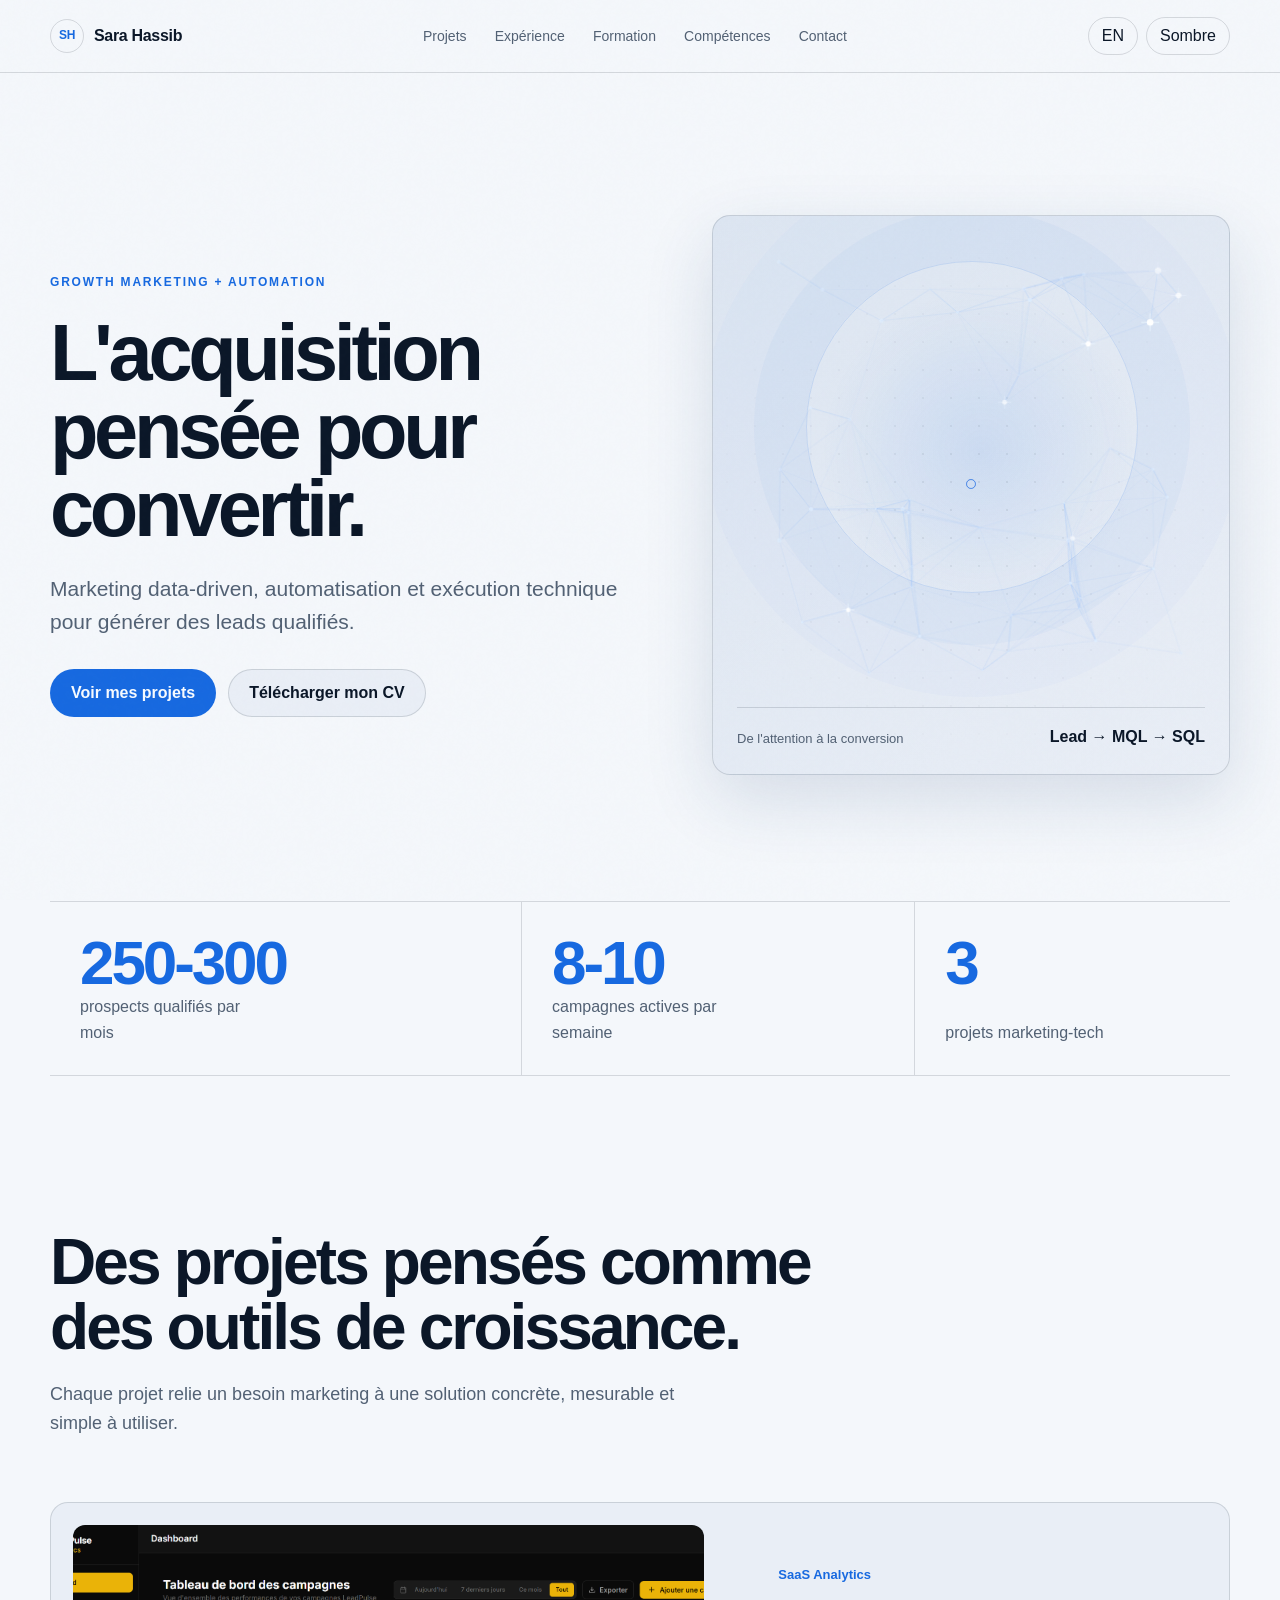
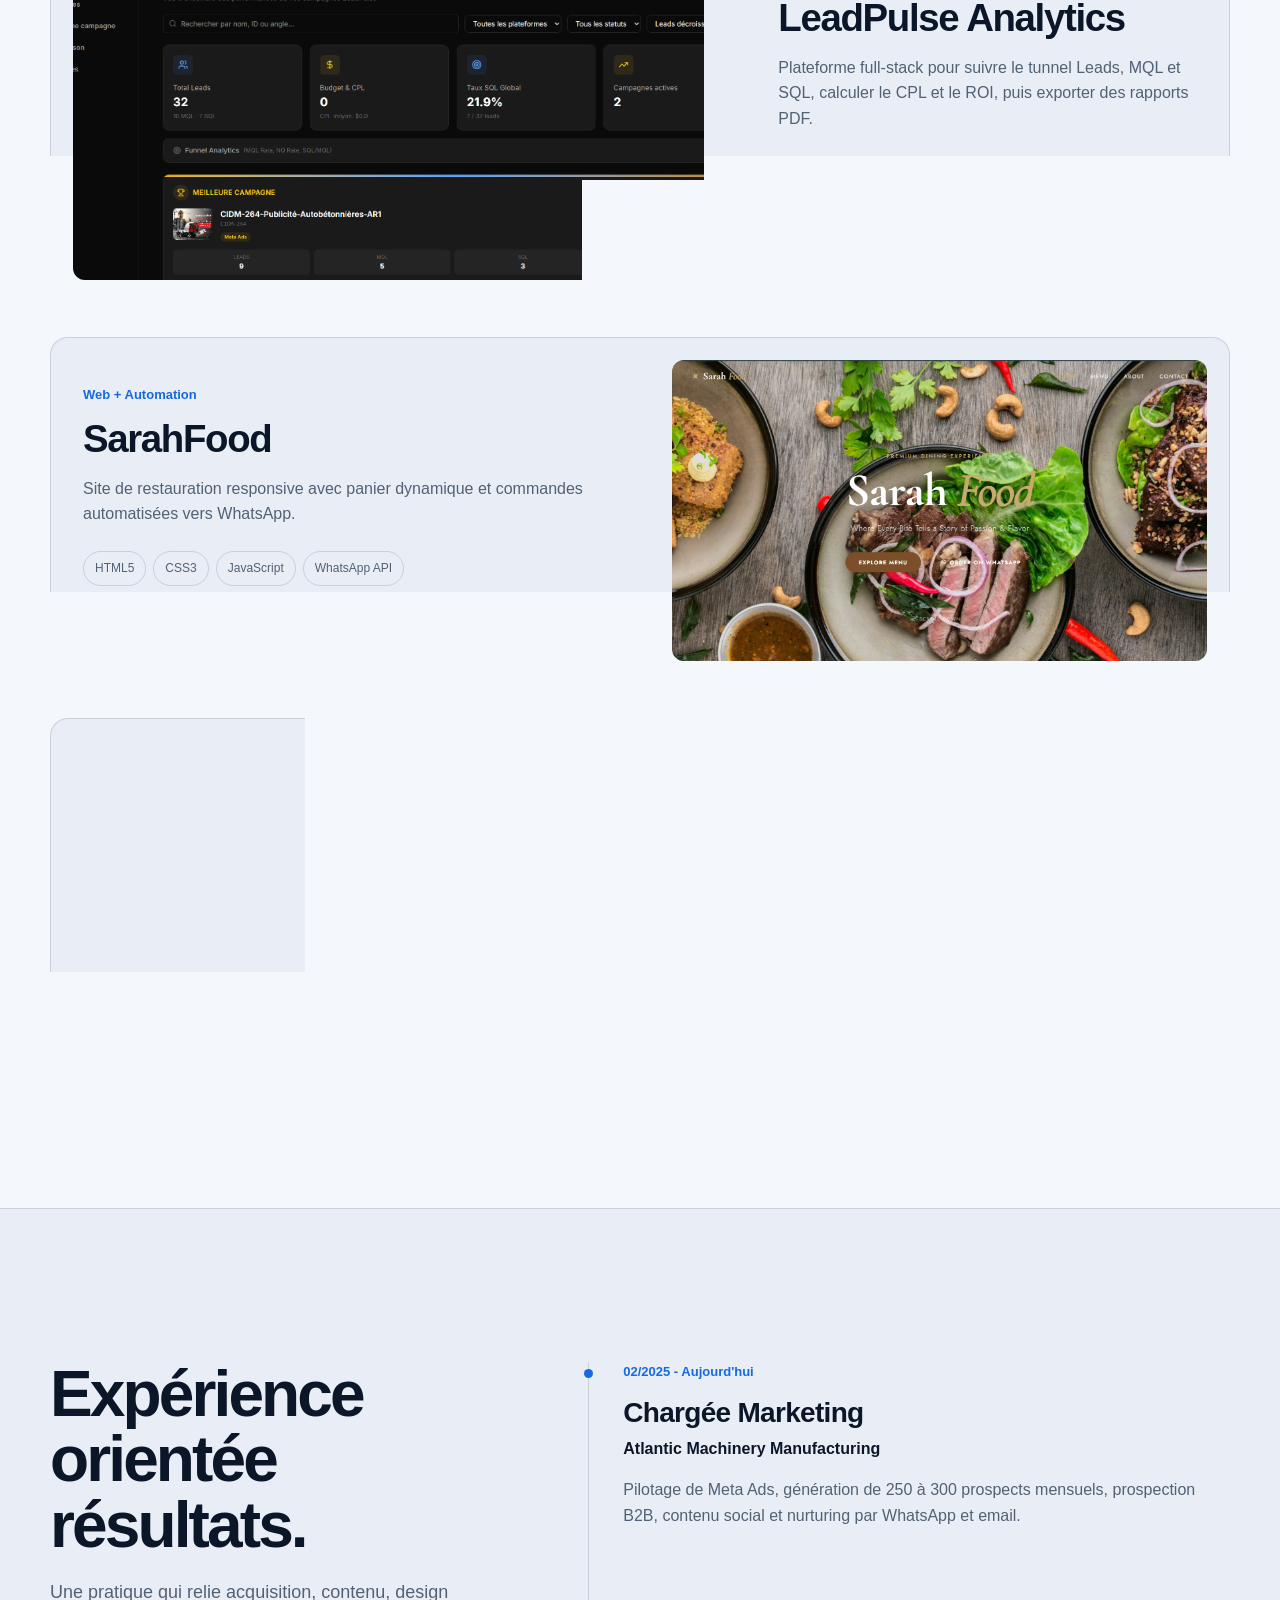
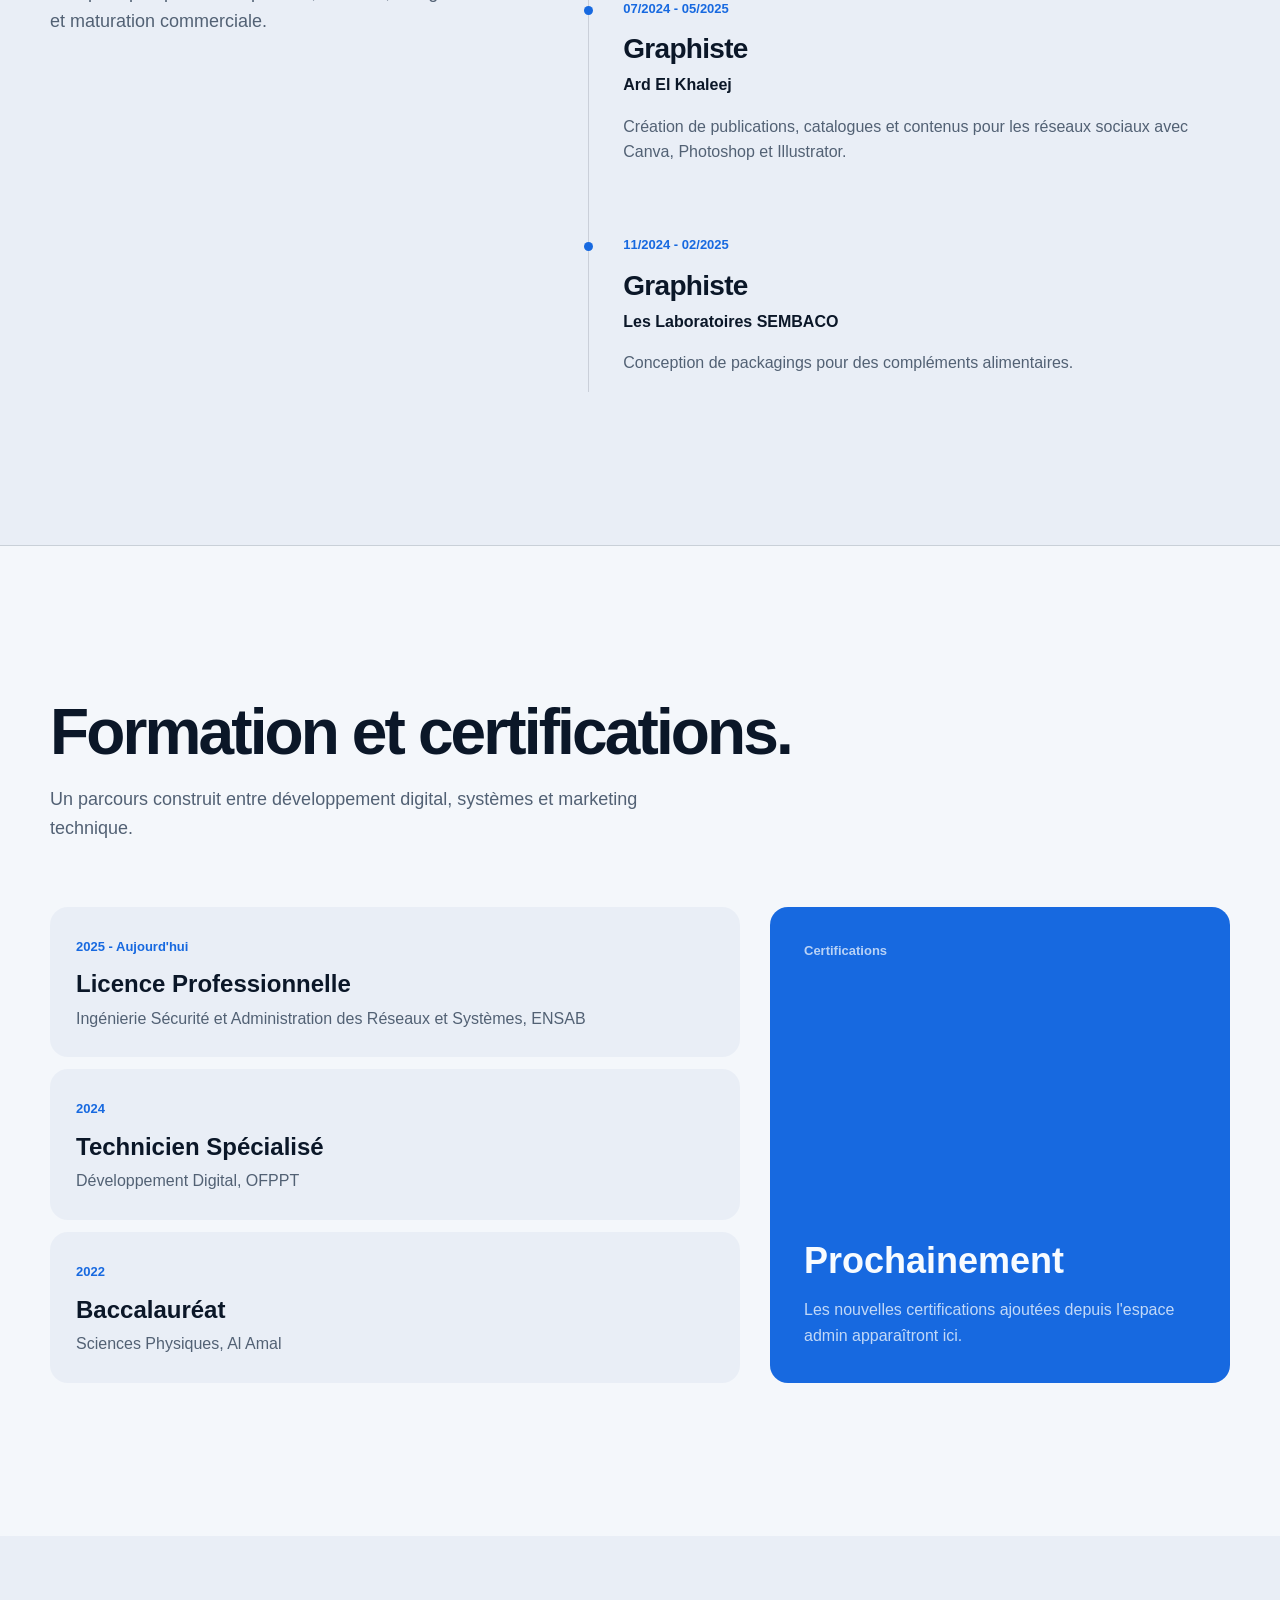
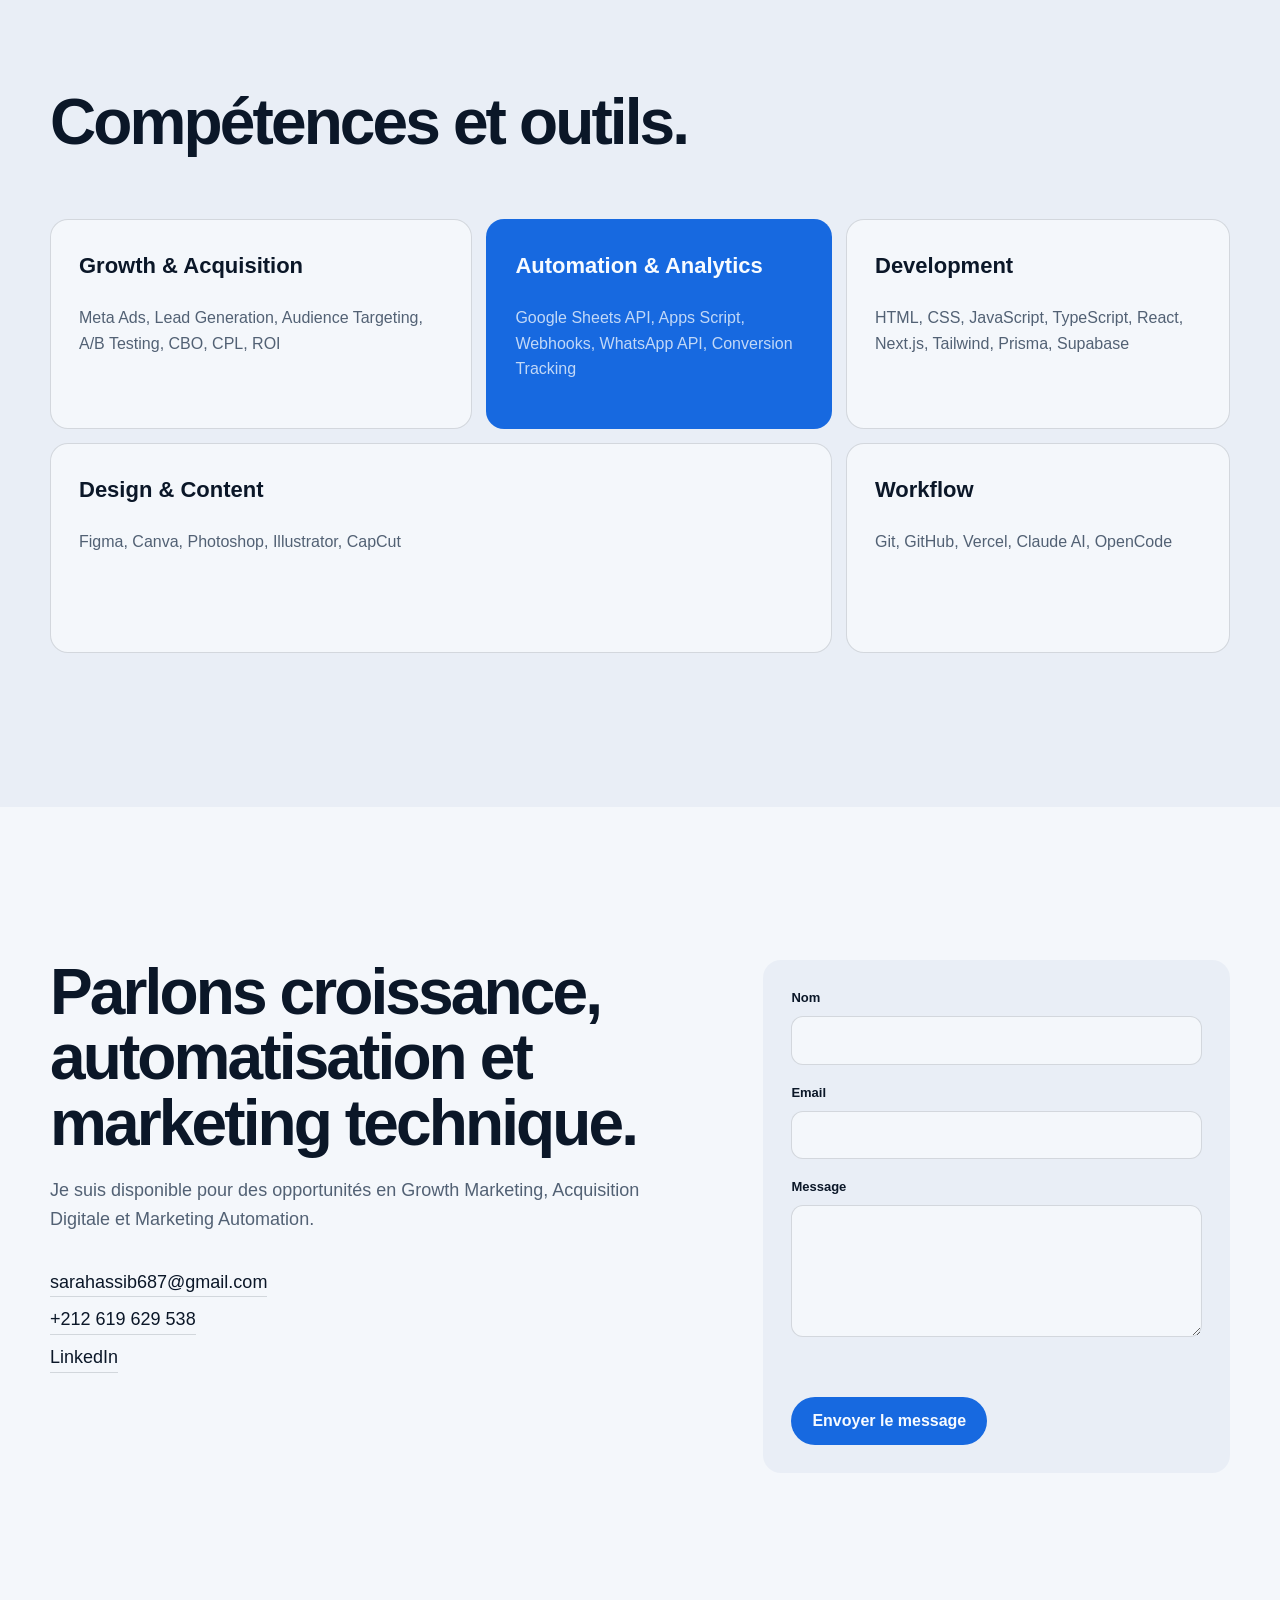
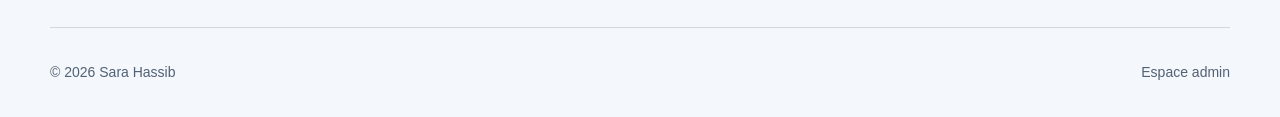
==== index.html @ 725d0d32 "Build bilingual growth marketing portfolio" ====
<!doctype html>
<html lang="fr" data-theme="dark">
  <head>
    <meta charset="UTF-8" />
    <meta name="viewport" content="width=device-width, initial-scale=1.0" />
    <meta name="description" content="Sara Hassib, spécialiste Growth Marketing, Marketing Automation et acquisition digitale." />
    <meta name="theme-color" content="#07111f" />
    <title>Sara Hassib | Growth Marketing & Automation</title>
    <link rel="stylesheet" href="styles.css" />
    <script src="app.js" defer></script>
  </head>
  <body>
    <a class="skip-link" href="#main" data-i18n="skip">Aller au contenu</a>

    <header class="site-header">
      <nav class="nav shell" aria-label="Navigation principale">
        <a class="brand" href="#home" aria-label="Sara Hassib, accueil">
          <span class="brand-mark">SH</span>
          <span>Sara Hassib</span>
        </a>
        <button class="menu-toggle" type="button" aria-expanded="false" aria-controls="nav-links">Menu</button>
        <div class="nav-links" id="nav-links">
          <a href="#projects" data-i18n="navProjects">Projets</a>
          <a href="#experience" data-i18n="navExperience">Expérience</a>
          <a href="#education" data-i18n="navEducation">Formation</a>
          <a href="#skills" data-i18n="navSkills">Compétences</a>
          <a href="#contact" data-i18n="navContact">Contact</a>
        </div>
        <div class="nav-actions">
          <button class="control language-toggle" type="button" aria-label="Changer la langue">EN</button>
          <button class="control theme-toggle" type="button" aria-label="Changer le thème"><span class="theme-label">Clair</span></button>
        </div>
      </nav>
    </header>

    <main id="main">
      <section class="hero shell" id="home">
        <div class="hero-copy reveal">
          <p class="eyebrow" data-i18n="heroEyebrow">Growth Marketing + Automation</p>
          <h1 data-i18n="heroTitle">L'acquisition pensée pour convertir.</h1>
          <p class="hero-intro" data-i18n="heroIntro">Marketing data-driven, automatisation et exécution technique pour générer des leads qualifiés.</p>
          <div class="hero-actions">
            <a class="button button-primary" href="#projects" data-i18n="viewProjects">Voir mes projets</a>
            <a class="button button-secondary" href="sarahassib.pdf" download data-i18n="downloadCv">Télécharger mon CV</a>
          </div>
        </div>

        <div class="hero-visual reveal" aria-label="Constellation animée représentant des connexions et des flux automatisés" role="img">
          <canvas class="constellation-canvas" aria-hidden="true"></canvas>
          <div class="constellation-core" aria-hidden="true">
            <span></span><span></span><span></span>
          </div>
          <div class="visual-note">
            <span data-i18n="visualNote">De l'attention à la conversion</span>
            <strong>Lead → MQL → SQL</strong>
          </div>
        </div>
      </section>

      <section class="metrics shell" aria-label="Résultats clés">
        <article class="metric reveal"><strong data-count-min="250" data-count-max="300">250-300</strong><span data-i18n="metricLeads">prospects qualifiés par mois</span></article>
        <article class="metric reveal"><strong data-count-min="8" data-count-max="10">8-10</strong><span data-i18n="metricCampaigns">campagnes actives par semaine</span></article>
        <article class="metric reveal"><strong data-count-max="3">3</strong><span data-i18n="metricProjects">projets marketing-tech</span></article>
      </section>

      <section class="section shell" id="projects">
        <div class="section-heading reveal">
          <h2 data-i18n="projectsTitle">Des projets pensés comme des outils de croissance.</h2>
          <p data-i18n="projectsIntro">Chaque projet relie un besoin marketing à une solution concrète, mesurable et simple à utiliser.</p>
        </div>

        <div class="projects-list" id="projects-list">
          <article class="project project-featured reveal" data-project="project1">
            <div class="project-media">
              <img src="assets/projects/projet1.png" alt="Aperçu de LeadPulse Analytics" onerror="this.hidden=true; this.nextElementSibling.hidden=false" />
              <div class="media-placeholder" hidden><span>projet1.png</span><small data-i18n="placeholder">Ajoutez votre capture dans assets/projects</small></div>
            </div>
            <div class="project-copy">
              <p class="project-type">SaaS Analytics</p>
              <h3>LeadPulse Analytics</h3>
              <p data-i18n="project1Desc">Plateforme full-stack pour suivre le tunnel Leads, MQL et SQL, calculer le CPL et le ROI, puis exporter des rapports PDF.</p>
              <ul class="tag-list" aria-label="Technologies"><li>Next.js</li><li>TypeScript</li><li>Prisma</li><li>Supabase</li></ul>
              <a class="text-link" href="https://amm-concrete-batching-landing.vercel.app/dashboard" target="_blank" rel="noreferrer" data-i18n="openProject">Ouvrir le projet</a>
            </div>
          </article>

          <article class="project reveal" data-project="project2">
            <div class="project-copy">
              <p class="project-type">Web + Automation</p>
              <h3>SarahFood</h3>
              <p data-i18n="project2Desc">Site de restauration responsive avec panier dynamique et commandes automatisées vers WhatsApp.</p>
              <ul class="tag-list" aria-label="Technologies"><li>HTML5</li><li>CSS3</li><li>JavaScript</li><li>WhatsApp API</li></ul>
              <a class="text-link" href="https://sarahassib.github.io/SarahFood/" target="_blank" rel="noreferrer" data-i18n="openProject">Ouvrir le projet</a>
            </div>
            <div class="project-media">
              <img src="assets/projects/projet2.png" alt="Aperçu du site SarahFood" onerror="this.hidden=true; this.nextElementSibling.hidden=false" />
              <div class="media-placeholder" hidden><span>projet2.png</span><small data-i18n="placeholder">Ajoutez votre capture dans assets/projects</small></div>
            </div>
          </article>

          <article class="project project-compact reveal" data-project="project3">
            <div class="project-media">
              <img src="assets/projects/projet3.png" alt="Aperçu de la landing page de génération de leads" onerror="this.hidden=true; this.nextElementSibling.hidden=false" />
              <div class="media-placeholder" hidden><span>projet3.png</span><small data-i18n="placeholder">Ajoutez votre capture dans assets/projects</small></div>
            </div>
            <div class="project-copy">
              <p class="project-type">Lead Generation</p>
              <h3>Landing Page Acquisition</h3>
              <p data-i18n="project3Desc">Landing page à haute conversion avec validation des données et centralisation automatique des leads dans Google Sheets.</p>
              <ul class="tag-list" aria-label="Technologies"><li>JavaScript</li><li>Apps Script</li><li>Webhooks</li><li>Sheets API</li></ul>
              <div class="project-links">
                <a class="text-link" href="https://sarahassib.github.io/LeadsGeneration/" target="_blank" rel="noreferrer" data-i18n="openProject">Ouvrir le projet</a>
                <a class="text-link muted-link" href="https://docs.google.com/spreadsheets/d/1tE_KW6lC2EsuKJEOR2N5tfgs-bPGVl24IilDLNuSsjo/edit?usp=sharing" target="_blank" rel="noreferrer">Google Sheets</a>
              </div>
            </div>
          </article>
        </div>
      </section>

      <section class="section experience-section" id="experience">
        <div class="shell experience-grid">
          <div class="experience-intro reveal">
            <h2 data-i18n="experienceTitle">Expérience orientée résultats.</h2>
            <p data-i18n="experienceIntro">Une pratique qui relie acquisition, contenu, design et maturation commerciale.</p>
          </div>
          <div class="timeline" id="experience-list">
            <article class="timeline-item reveal">
              <div class="timeline-date">02/2025 - <span data-i18n="present">Aujourd'hui</span></div>
              <h3>Chargée Marketing</h3>
              <p class="company">Atlantic Machinery Manufacturing</p>
              <p data-i18n="exp1Desc">Pilotage de Meta Ads, génération de 250 à 300 prospects mensuels, prospection B2B, contenu social et nurturing par WhatsApp et email.</p>
            </article>
            <article class="timeline-item reveal">
              <div class="timeline-date">07/2024 - 05/2025</div>
              <h3>Graphiste</h3>
              <p class="company">Ard El Khaleej</p>
              <p data-i18n="exp2Desc">Création de publications, catalogues et contenus pour les réseaux sociaux avec Canva, Photoshop et Illustrator.</p>
            </article>
            <article class="timeline-item reveal">
              <div class="timeline-date">11/2024 - 02/2025</div>
              <h3>Graphiste</h3>
              <p class="company">Les Laboratoires SEMBACO</p>
              <p data-i18n="exp3Desc">Conception de packagings pour des compléments alimentaires.</p>
            </article>
          </div>
        </div>
      </section>

      <section class="section shell education-layout" id="education">
        <div class="section-heading reveal">
          <h2 data-i18n="educationTitle">Formation et certifications.</h2>
          <p data-i18n="educationIntro">Un parcours construit entre développement digital, systèmes et marketing technique.</p>
        </div>
        <div class="education-grid">
          <div class="education-list reveal" id="education-list">
            <article><time>2025 - <span data-i18n="present">Aujourd'hui</span></time><h3>Licence Professionnelle</h3><p data-i18n="degree1">Ingénierie Sécurité et Administration des Réseaux et Systèmes, ENSAB</p></article>
            <article><time>2024</time><h3 data-i18n="degree2Title">Technicien Spécialisé</h3><p data-i18n="degree2">Développement Digital, OFPPT</p></article>
            <article><time>2022</time><h3>Baccalauréat</h3><p data-i18n="degree3">Sciences Physiques, Al Amal</p></article>
          </div>
          <div class="certifications-panel reveal" id="certifications-list">
            <span class="panel-index">Certifications</span>
            <h3 data-i18n="certEmptyTitle">Prochainement</h3>
            <p data-i18n="certEmptyText">Les nouvelles certifications ajoutées depuis l'espace admin apparaîtront ici.</p>
          </div>
        </div>
      </section>

      <section class="section skills-section" id="skills">
        <div class="shell">
          <div class="section-heading reveal">
            <h2 data-i18n="skillsTitle">Compétences et outils.</h2>
          </div>
          <div class="skills-grid" id="skills-grid">
            <article class="skill-group reveal"><h3>Growth & Acquisition</h3><p>Meta Ads, Lead Generation, Audience Targeting, A/B Testing, CBO, CPL, ROI</p></article>
            <article class="skill-group skill-accent reveal"><h3>Automation & Analytics</h3><p>Google Sheets API, Apps Script, Webhooks, WhatsApp API, Conversion Tracking</p></article>
            <article class="skill-group reveal"><h3>Development</h3><p>HTML, CSS, JavaScript, TypeScript, React, Next.js, Tailwind, Prisma, Supabase</p></article>
            <article class="skill-group reveal"><h3>Design & Content</h3><p>Figma, Canva, Photoshop, Illustrator, CapCut</p></article>
            <article class="skill-group reveal"><h3>Workflow</h3><p>Git, GitHub, Vercel, Claude AI, OpenCode</p></article>
          </div>
        </div>
      </section>

      <section class="section contact-section shell" id="contact">
        <div class="contact-copy reveal">
          <h2 data-i18n="contactTitle">Parlons croissance, automatisation et marketing technique.</h2>
          <p data-i18n="contactIntro">Je suis disponible pour des opportunités en Growth Marketing, Acquisition Digitale et Marketing Automation.</p>
          <div class="contact-details">
            <a href="mailto:sarahassib687@gmail.com">sarahassib687@gmail.com</a>
            <a href="tel:+212619629538">+212 619 629 538</a>
            <a href="https://linkedin.com/in/sara-hassib" target="_blank" rel="noreferrer">LinkedIn</a>
          </div>
        </div>
        <form class="contact-form reveal" id="contact-form" novalidate>
          <label><span data-i18n="formName">Nom</span><input name="name" autocomplete="name" required /></label>
          <label><span>Email</span><input type="email" name="email" autocomplete="email" required /></label>
          <label><span data-i18n="formMessage">Message</span><textarea name="message" rows="5" required></textarea></label>
          <p class="form-status" role="status" aria-live="polite"></p>
          <button class="button button-primary" type="submit" data-i18n="sendMessage">Envoyer le message</button>
        </form>
      </section>
    </main>

    <footer class="footer shell">
      <p>© <span id="year"></span> Sara Hassib</p>
      <a href="admin.html" data-i18n="adminLink">Espace admin</a>
    </footer>
  </body>
</html>
---- styles.css ----
:root {
  color-scheme: light;
  --bg: #f4f7fb;
  --surface: #e9eef6;
  --surface-strong: #dce5f1;
  --text: #0b1728;
  --muted: #526174;
  --line: rgba(11, 23, 40, 0.14);
  --accent: #1769e0;
  --accent-strong: #0d52bc;
  --accent-contrast: #f7fbff;
  --header: rgba(244, 247, 251, 0.82);
  --shadow: 0 24px 70px rgba(25, 64, 113, 0.14);
  --radius: 18px;
  --shell: min(1180px, calc(100% - 40px));
}

html[data-theme="dark"] {
  color-scheme: dark;
  --bg: #07111f;
  --surface: #0c1b2d;
  --surface-strong: #11243a;
  --text: #eef5ff;
  --muted: #9aaec6;
  --line: rgba(202, 221, 245, 0.14);
  --accent: #4d97ff;
  --accent-strong: #77afff;
  --accent-contrast: #06101e;
  --header: rgba(7, 17, 31, 0.82);
  --shadow: 0 28px 90px rgba(0, 0, 0, 0.32);
}

* { box-sizing: border-box; }
[hidden] { display: none !important; }
html { scroll-behavior: smooth; }
body {
  margin: 0;
  background: var(--bg);
  color: var(--text);
  font-family: "Segoe UI Variable", "Aptos", "Segoe UI", sans-serif;
  line-height: 1.6;
  -webkit-font-smoothing: antialiased;
}
body::before {
  content: "";
  position: fixed;
  inset: 0;
  pointer-events: none;
  z-index: 20;
  opacity: 0.035;
  background-image: url("data:image/svg+xml,%3Csvg viewBox='0 0 180 180' xmlns='http://www.w3.org/2000/svg'%3E%3Cfilter id='n'%3E%3CfeTurbulence type='fractalNoise' baseFrequency='.9' numOctaves='2' stitchTiles='stitch'/%3E%3C/filter%3E%3Crect width='100%25' height='100%25' filter='url(%23n)' opacity='.4'/%3E%3C/svg%3E");
}
a { color: inherit; text-decoration: none; }
button, input, textarea { font: inherit; }
button, a { -webkit-tap-highlight-color: transparent; }
.shell { width: var(--shell); margin-inline: auto; }
.skip-link { position: fixed; left: 16px; top: -60px; z-index: 100; padding: 10px 14px; background: var(--accent); color: var(--accent-contrast); border-radius: 10px; }
.skip-link:focus { top: 16px; }

.site-header { position: sticky; top: 0; z-index: 15; background: var(--header); backdrop-filter: blur(18px); border-bottom: 1px solid var(--line); }
.nav { min-height: 72px; display: grid; grid-template-columns: auto 1fr auto; align-items: center; gap: 24px; }
.brand { display: inline-flex; align-items: center; gap: 10px; font-weight: 700; letter-spacing: -0.02em; }
.brand-mark { width: 34px; aspect-ratio: 1; display: grid; place-items: center; border: 1px solid var(--line); border-radius: 50%; color: var(--accent); font-size: 12px; }
.nav-links { justify-self: center; display: flex; align-items: center; gap: clamp(16px, 2.2vw, 30px); font-size: 14px; color: var(--muted); }
.nav-links a, .footer a, .text-link { transition: color .25s ease; }
.nav-links a:hover, .nav-links a:focus-visible, .footer a:hover { color: var(--accent); }
.nav-actions { display: flex; gap: 8px; }
.control, .menu-toggle { min-height: 38px; padding: 0 13px; border: 1px solid var(--line); border-radius: 999px; background: transparent; color: var(--text); cursor: pointer; }
.control:hover { border-color: var(--accent); }
.menu-toggle { display: none; }

.hero { min-height: calc(100dvh - 72px); display: grid; grid-template-columns: 1.05fr .95fr; align-items: center; gap: clamp(42px, 7vw, 100px); padding-block: 72px 56px; }
.eyebrow { margin: 0 0 22px; color: var(--accent); font-size: 12px; font-weight: 700; letter-spacing: .15em; text-transform: uppercase; }
h1, h2, h3, p { margin-top: 0; }
h1 { max-width: 760px; margin-bottom: 24px; font-size: clamp(44px, 6.2vw, 82px); line-height: .98; letter-spacing: -.055em; font-weight: 720; }
.hero-intro { max-width: 590px; margin-bottom: 30px; font-size: clamp(17px, 2vw, 21px); color: var(--muted); }
.hero-actions { display: flex; flex-wrap: wrap; gap: 12px; }
.button { min-height: 48px; display: inline-flex; align-items: center; justify-content: center; padding: 0 20px; border: 1px solid transparent; border-radius: 999px; font-weight: 700; white-space: nowrap; cursor: pointer; transition: transform .2s ease, background .2s ease, border-color .2s ease; }
.button:active { transform: translateY(1px) scale(.985); }
.button-primary { background: var(--accent); color: var(--accent-contrast); }
.button-primary:hover { background: var(--accent-strong); }
.button-secondary { border-color: var(--line); background: var(--surface); }
.button-secondary:hover { border-color: var(--accent); }
.hero-visual { position: relative; min-height: 560px; border: 1px solid var(--line); border-radius: var(--radius); overflow: hidden; background: radial-gradient(circle at 52% 42%, color-mix(in srgb, var(--accent) 11%, transparent), transparent 38%), linear-gradient(145deg, var(--surface-strong), var(--surface)); box-shadow: var(--shadow); isolation: isolate; }
.hero-visual::before { content: ""; position: absolute; width: 64%; aspect-ratio: 1; left: 18%; top: 8%; z-index: 0; border: 1px solid color-mix(in srgb, var(--accent) 14%, transparent); border-radius: 50%; box-shadow: 0 0 0 52px color-mix(in srgb, var(--accent) 3%, transparent), 0 0 0 104px color-mix(in srgb, var(--accent) 2%, transparent); animation: constellation-breathe 7s ease-in-out infinite; }
.hero-visual::after { content: ""; position: absolute; inset: 0; z-index: 0; opacity: .18; background-image: radial-gradient(circle, color-mix(in srgb, var(--text) 42%, transparent) .8px, transparent 1px); background-size: 28px 28px; mask-image: radial-gradient(circle at center, black, transparent 78%); }
.constellation-canvas { position: absolute; inset: 0; z-index: 2; width: 100%; height: 100%; }
.constellation-core { position: absolute; left: 50%; top: 48%; z-index: 1; width: 10px; height: 10px; transform: translate(-50%, -50%); }
.constellation-core span { position: absolute; inset: 0; border: 1px solid color-mix(in srgb, var(--accent) 30%, transparent); border-radius: 50%; animation: constellation-ring 5s ease-out infinite; }
.constellation-core span:nth-child(2) { animation-delay: -1.65s; }
.constellation-core span:nth-child(3) { animation-delay: -3.3s; }
.visual-note { position: absolute; left: 24px; right: 24px; bottom: 24px; display: flex; align-items: end; justify-content: space-between; gap: 16px; padding-top: 16px; border-top: 1px solid var(--line); color: var(--muted); font-size: 13px; }
.visual-note strong { color: var(--text); font-size: 16px; }

.metrics { display: grid; grid-template-columns: 1.2fr 1fr .8fr; border-top: 1px solid var(--line); border-bottom: 1px solid var(--line); }
.metric { min-height: 170px; padding: 30px; display: flex; flex-direction: column; justify-content: space-between; border-right: 1px solid var(--line); }
.metric:last-child { border-right: 0; }
.metric strong { font-size: clamp(38px, 5vw, 62px); line-height: 1; letter-spacing: -.05em; color: var(--accent); }
.metric span { max-width: 190px; color: var(--muted); }

.section { padding-block: clamp(90px, 12vw, 160px); }
.section-heading { max-width: 800px; margin-bottom: 64px; }
.section-heading h2, .experience-intro h2, .contact-copy h2 { margin-bottom: 20px; font-size: clamp(36px, 5vw, 66px); line-height: 1.02; letter-spacing: -.045em; }
.section-heading p, .experience-intro p, .contact-copy > p { max-width: 640px; color: var(--muted); font-size: 18px; }
.projects-list { display: grid; gap: 34px; }
.project { display: grid; grid-template-columns: 1fr 1fr; gap: clamp(24px, 5vw, 68px); align-items: center; padding: 22px; border: 1px solid var(--line); border-radius: var(--radius); background: var(--surface); transition: transform .55s cubic-bezier(.16,1,.3,1), border-color .35s ease, box-shadow .55s ease; }
.project:hover { transform: translateY(-8px); border-color: color-mix(in srgb, var(--accent) 45%, var(--line)); box-shadow: 0 34px 80px color-mix(in srgb, var(--accent) 12%, transparent); }
.project-featured { grid-template-columns: 1.18fr .82fr; }
.project-compact { grid-template-columns: .8fr 1.2fr; }
.project-media { width: 100%; aspect-ratio: 16 / 9; min-height: 0; overflow: hidden; border-radius: calc(var(--radius) - 6px); background: var(--surface-strong); transform: translateZ(0); }
.project-media img { display: block; width: 100%; height: 100%; min-height: 0; object-fit: cover; object-position: center top; transition: transform .8s cubic-bezier(.16,1,.3,1); }
.project:hover .project-media img { transform: scale(1.035); }
.media-placeholder { width: 100%; height: 100%; min-height: 0; display: grid; place-content: center; gap: 8px; text-align: center; padding: 24px; background: linear-gradient(135deg, color-mix(in srgb, var(--accent) 12%, var(--surface-strong)), var(--surface-strong)); }
.media-placeholder span { color: var(--accent); font: 700 16px ui-monospace, monospace; }
.media-placeholder small { color: var(--muted); }
.project-copy { padding: 20px 10px; }
.project-type { margin-bottom: 13px; color: var(--accent); font-size: 13px; font-weight: 700; }
.project h3 { margin-bottom: 16px; font-size: clamp(30px, 3vw, 46px); line-height: 1.05; letter-spacing: -.035em; }
.project-copy > p:not(.project-type) { color: var(--muted); }
.tag-list { display: flex; flex-wrap: wrap; gap: 7px; padding: 0; margin: 24px 0; list-style: none; }
.tag-list li { padding: 7px 11px; border: 1px solid var(--line); border-radius: 999px; color: var(--muted); font-size: 12px; }
.text-link { display: inline-flex; align-items: center; gap: 8px; color: var(--accent); font-weight: 700; }
.text-link::after { content: "↗"; }
.text-link:hover { color: var(--accent-strong); }
.project-links { display: flex; flex-wrap: wrap; gap: 20px; }
.muted-link { color: var(--muted); }

.experience-section { background: var(--surface); border-block: 1px solid var(--line); }
.experience-grid { display: grid; grid-template-columns: .78fr 1.22fr; gap: clamp(50px, 10vw, 130px); }
.experience-intro { position: sticky; top: 120px; align-self: start; }
.timeline { display: grid; }
.timeline-item { padding: 0 0 54px 34px; border-left: 1px solid var(--line); position: relative; }
.timeline-item::before { content: ""; position: absolute; left: -5px; top: 7px; width: 9px; aspect-ratio: 1; border-radius: 50%; background: var(--accent); }
.timeline-item:last-child { padding-bottom: 0; }
.timeline-date { color: var(--accent); font-size: 13px; font-weight: 700; }
.timeline-item h3 { margin: 8px 0 0; font-size: 28px; letter-spacing: -.025em; }
.company { color: var(--text); font-weight: 650; }
.timeline-item > p:last-child { max-width: 650px; color: var(--muted); }

.education-grid { display: grid; grid-template-columns: 1.2fr .8fr; gap: 30px; }
.education-list { display: grid; gap: 12px; }
.education-list article { padding: 26px; border-radius: var(--radius); background: var(--surface); }
.education-list time { color: var(--accent); font-size: 13px; font-weight: 700; }
.education-list h3 { margin: 7px 0 2px; font-size: 24px; }
.education-list p { margin-bottom: 0; color: var(--muted); }
.certifications-panel { min-height: 100%; display: flex; flex-direction: column; justify-content: end; padding: 34px; border-radius: var(--radius); background: var(--accent); color: var(--accent-contrast); }
.panel-index { margin-bottom: auto; font-size: 13px; font-weight: 700; opacity: .72; }
.certifications-panel h3 { margin: 80px 0 8px; font-size: 36px; }
.certifications-panel p { margin-bottom: 0; opacity: .76; }
.cert-list { display: grid; gap: 8px; margin-top: 18px; }
.cert-item { display: flex; align-items: center; justify-content: space-between; gap: 14px; padding: 12px 0; border-top: 1px solid color-mix(in srgb, currentColor 25%, transparent); }
.cert-item span { font-size: 13px; opacity: .72; }

.skills-section { background: var(--surface); }
.skills-grid { display: grid; grid-template-columns: 1.1fr .9fr 1fr; gap: 14px; }
.skill-group { min-height: 210px; padding: 28px; border: 1px solid var(--line); border-radius: var(--radius); background: var(--bg); }
.skill-group:nth-child(4) { grid-column: 1 / 3; }
.skill-group h3 { font-size: 22px; }
.skill-group p { color: var(--muted); }
.skill-accent { background: var(--accent); color: var(--accent-contrast); border-color: transparent; }
.skill-accent p { color: inherit; opacity: .76; }

.contact-section { display: grid; grid-template-columns: 1fr .78fr; gap: clamp(48px, 9vw, 120px); }
.contact-details { display: grid; gap: 8px; margin-top: 34px; }
.contact-details a { width: fit-content; font-size: 18px; border-bottom: 1px solid var(--line); }
.contact-details a:hover { color: var(--accent); }
.contact-form { display: grid; gap: 18px; align-content: start; padding: 28px; border-radius: var(--radius); background: var(--surface); }
.contact-form label { display: grid; gap: 7px; font-size: 13px; font-weight: 700; }
.contact-form input, .contact-form textarea { width: 100%; border: 1px solid var(--line); border-radius: 12px; background: var(--bg); color: var(--text); padding: 13px 14px; outline: none; resize: vertical; }
.contact-form input:focus, .contact-form textarea:focus { border-color: var(--accent); box-shadow: 0 0 0 3px color-mix(in srgb, var(--accent) 18%, transparent); }
.contact-form .button { justify-self: start; }
.form-status { min-height: 24px; margin-bottom: 0; color: var(--muted); font-size: 14px; }
.footer { min-height: 90px; display: flex; align-items: center; justify-content: space-between; border-top: 1px solid var(--line); color: var(--muted); font-size: 14px; }
.footer p { margin: 0; }

.reveal { opacity: 0; transform: translateY(36px) scale(.985); filter: blur(5px); transition: opacity .85s cubic-bezier(.16,1,.3,1), transform .85s cubic-bezier(.16,1,.3,1), filter .85s cubic-bezier(.16,1,.3,1); }
.reveal.is-visible { opacity: 1; transform: translateY(0); }
.reveal.is-visible { filter: blur(0); }
.orbit-one { animation: spin 18s linear infinite; }
.orbit-two { animation: spin-reverse 22s linear infinite; }
@keyframes constellation-ring { 0% { transform: scale(1); opacity: .58; } 100% { transform: scale(24); opacity: 0; } }
@keyframes constellation-breathe { 0%, 100% { transform: scale(.96); opacity: .45; } 50% { transform: scale(1.04); opacity: .8; } }
@keyframes spin { to { transform: rotate(344deg); } }
@keyframes spin-reverse { to { transform: rotate(-325deg); } }

@media (max-width: 920px) {
  .nav { grid-template-columns: auto auto 1fr; }
  .menu-toggle { display: inline-flex; justify-self: end; }
  .nav-links { display: none; position: absolute; top: 72px; left: 20px; right: 20px; padding: 18px; border: 1px solid var(--line); border-radius: var(--radius); background: var(--bg); box-shadow: var(--shadow); }
  .nav-links.open { display: grid; gap: 12px; }
  .nav-actions { justify-self: end; }
  .hero { min-height: auto; grid-template-columns: 1fr; padding-top: 72px; }
  .hero-visual { min-height: 460px; }
  .experience-grid, .contact-section { grid-template-columns: 1fr; }
  .experience-intro { position: static; }
  .skills-grid { grid-template-columns: 1fr 1fr; }
  .skill-group:nth-child(4) { grid-column: auto; }
}

@media (max-width: 680px) {
  :root { --shell: min(100% - 28px, 1180px); --radius: 15px; }
  .nav { gap: 10px; }
  .brand > span:last-child { display: none; }
  .menu-toggle { min-height: 36px; padding-inline: 10px; }
  .control { min-height: 36px; padding-inline: 10px; }
  .theme-label { font-size: 0; }
  .theme-label::after { content: "◐"; font-size: 15px; }
  .hero { padding-block: 56px 40px; gap: 44px; }
  h1 { font-size: clamp(42px, 13vw, 60px); }
  .hero-visual { min-height: 380px; }
  .visual-note { align-items: start; flex-direction: column; }
  .metrics { grid-template-columns: 1fr; }
  .metric { min-height: 132px; border-right: 0; border-bottom: 1px solid var(--line); }
  .metric:last-child { border-bottom: 0; }
  .section { padding-block: 84px; }
  .section-heading { margin-bottom: 42px; }
  .project, .project-featured, .project-compact { grid-template-columns: 1fr; padding: 12px; }
  .project:nth-child(2) .project-media { order: -1; }
  .project-media { aspect-ratio: 16 / 10; }
  .education-grid, .skills-grid { grid-template-columns: 1fr; }
  .contact-form { padding: 20px; }
  .footer { min-height: 110px; align-items: flex-start; justify-content: center; flex-direction: column; gap: 8px; }
}

@media (prefers-reduced-motion: reduce) {
  html { scroll-behavior: auto; }
  *, *::before, *::after { animation-duration: .01ms !important; animation-iteration-count: 1 !important; transition-duration: .01ms !important; }
  .reveal { opacity: 1; transform: none; }
  .constellation-core span { animation: none; }
}
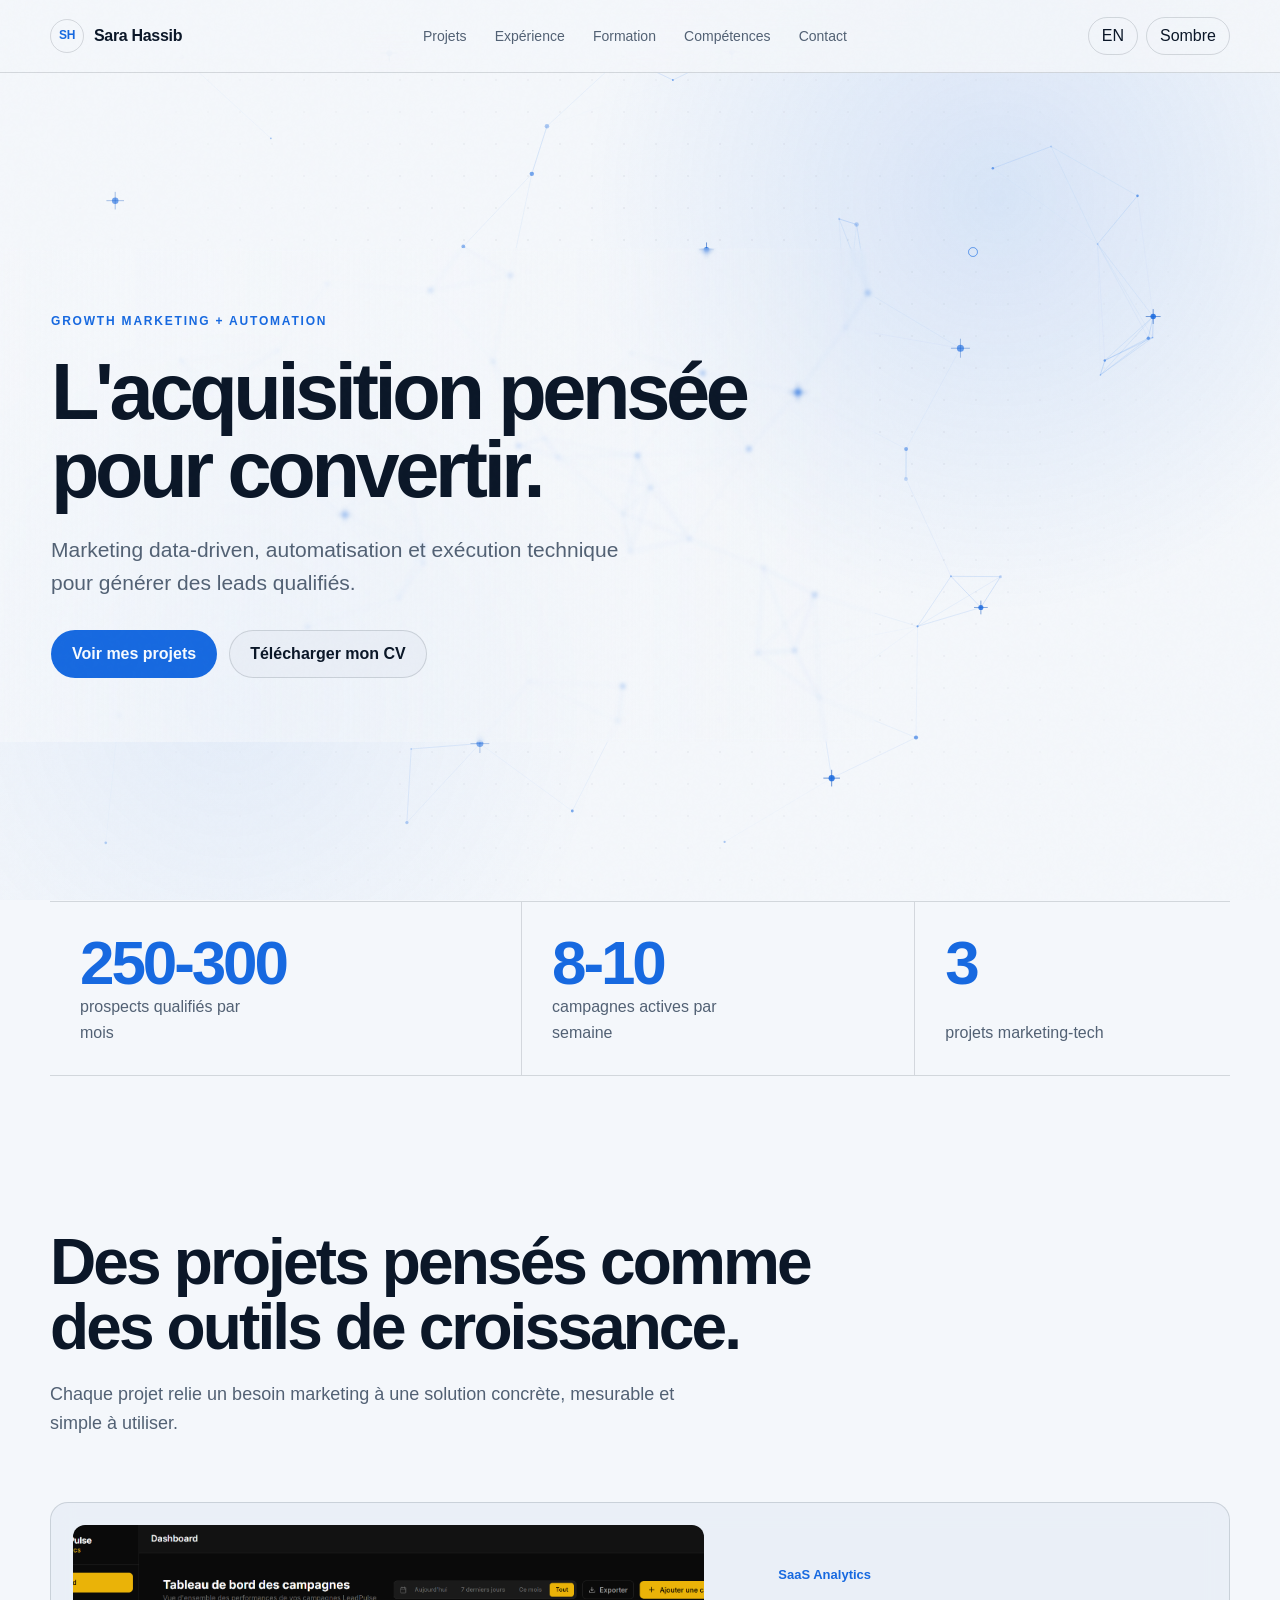
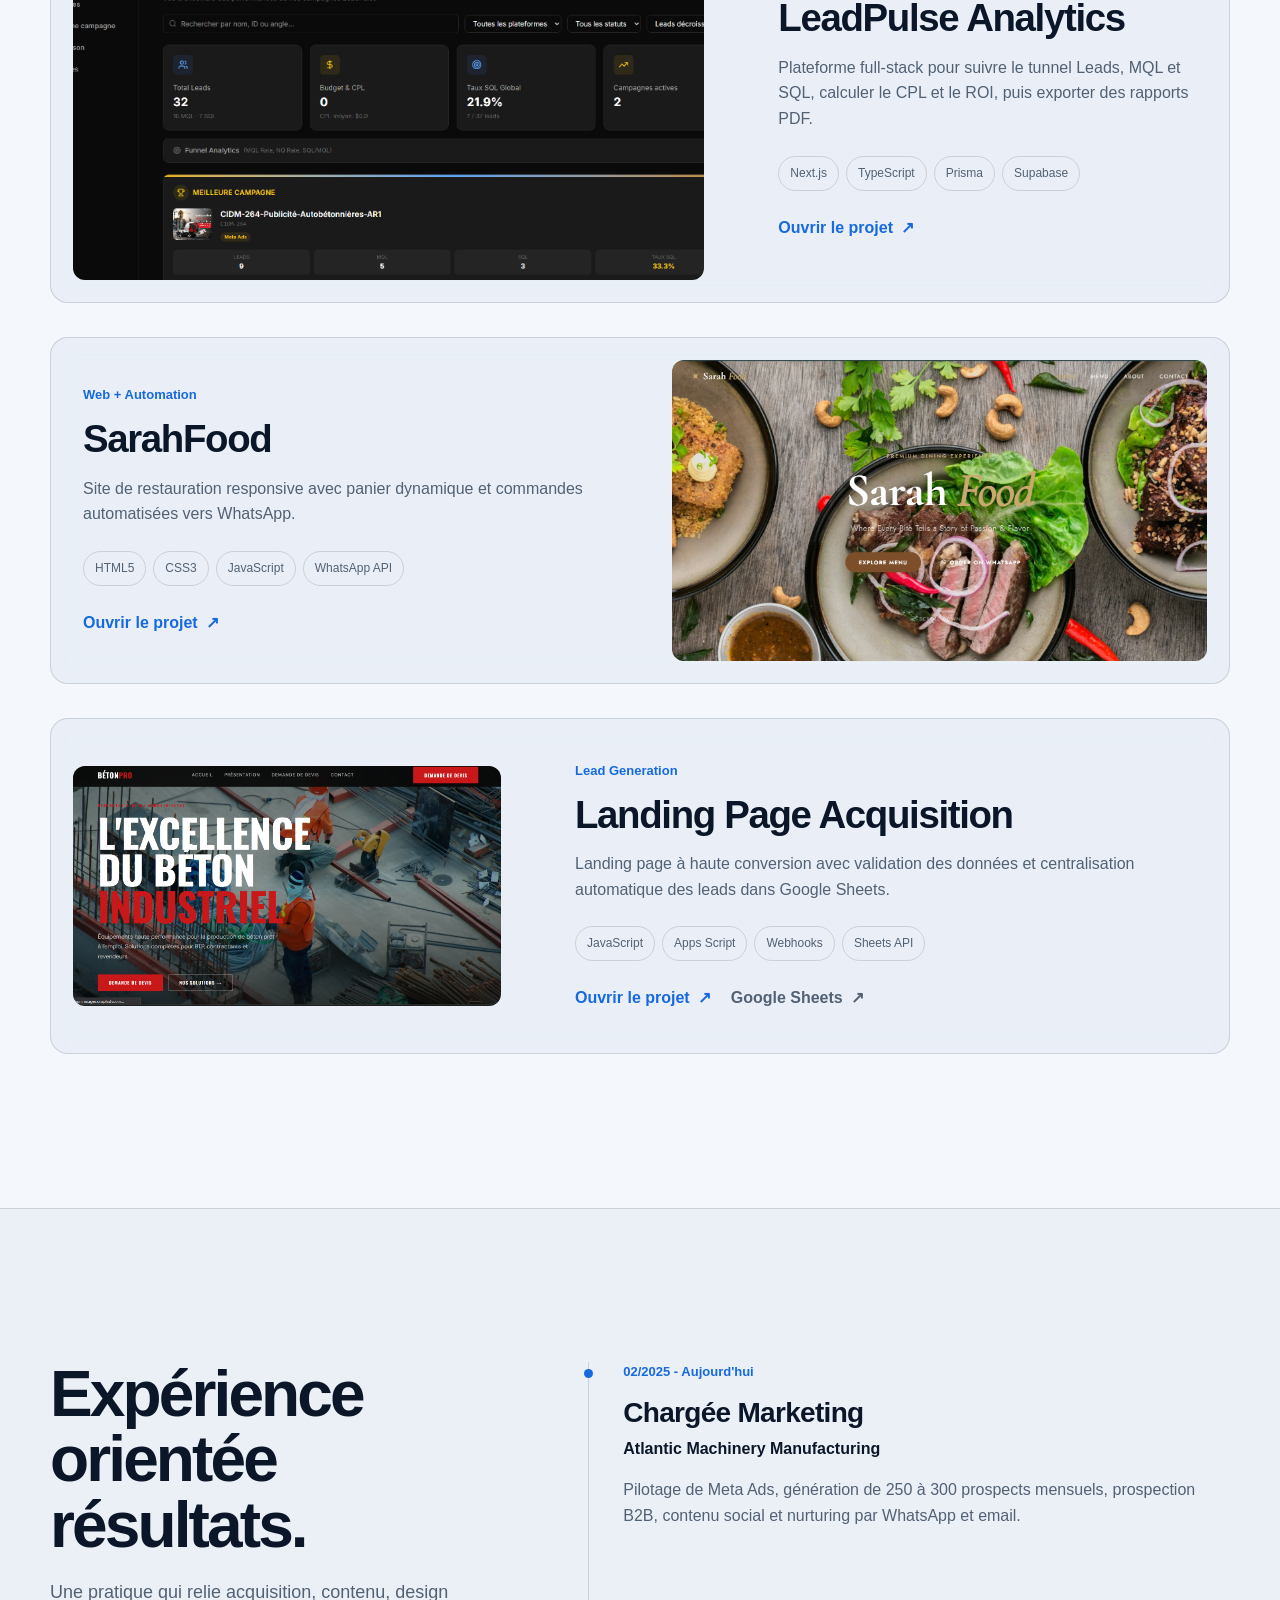
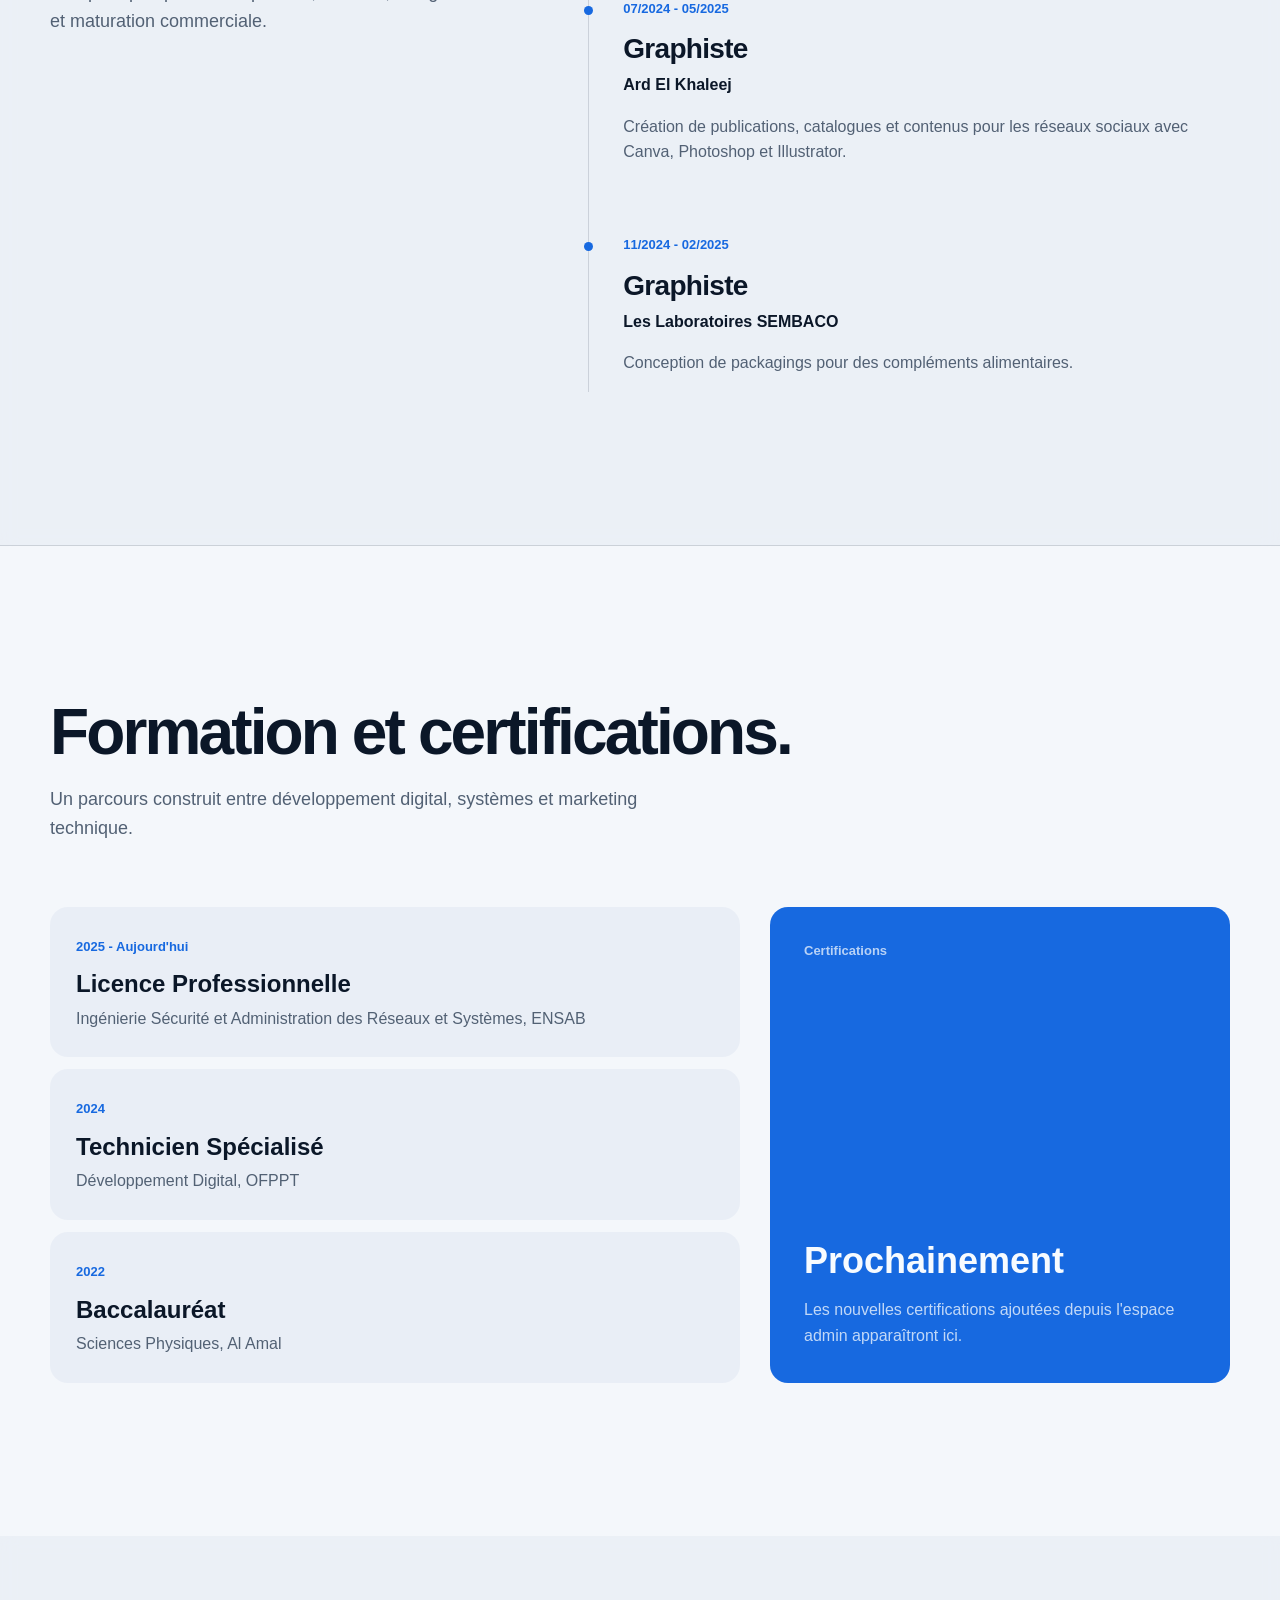
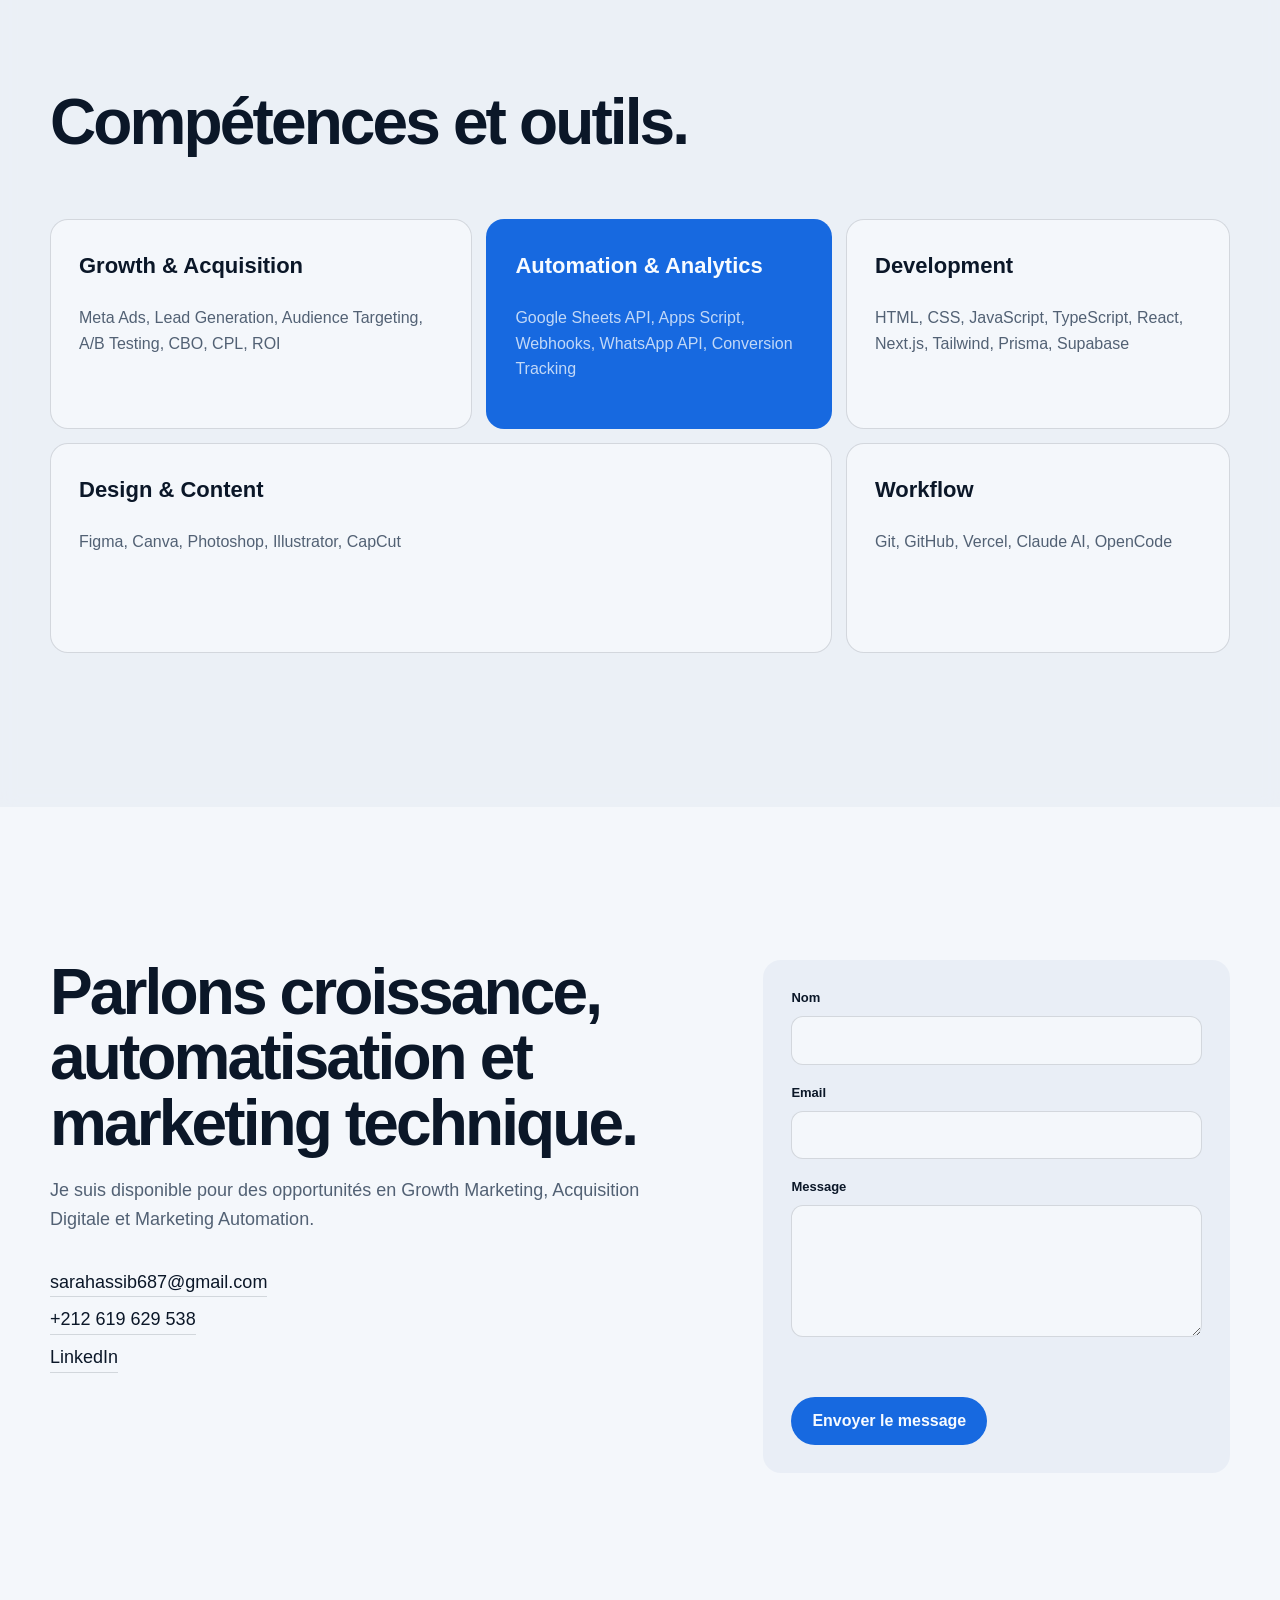
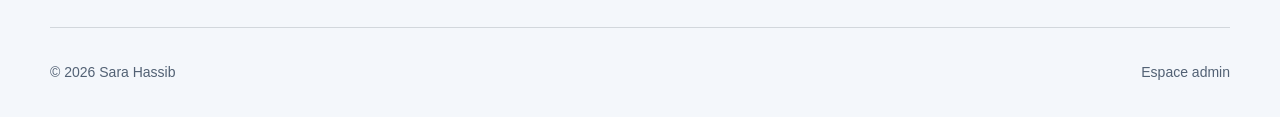
==== commit cd231593: "Update portfolio and add protected admin" ====
--- a/index.html
+++ b/index.html
@@ -10,6 +10,13 @@
     <script src="app.js" defer></script>
   </head>
   <body>
+    <div class="site-cosmos" aria-hidden="true">
+      <canvas class="site-constellation"></canvas>
+      <div class="constellation-core">
+        <span></span><span></span><span></span>
+      </div>
+    </div>
+
     <a class="skip-link" href="#main" data-i18n="skip">Aller au contenu</a>
 
     <header class="site-header">
@@ -45,16 +52,6 @@
           </div>
         </div>
 
-        <div class="hero-visual reveal" aria-label="Constellation animée représentant des connexions et des flux automatisés" role="img">
-          <canvas class="constellation-canvas" aria-hidden="true"></canvas>
-          <div class="constellation-core" aria-hidden="true">
-            <span></span><span></span><span></span>
-          </div>
-          <div class="visual-note">
-            <span data-i18n="visualNote">De l'attention à la conversion</span>
-            <strong>Lead → MQL → SQL</strong>
-          </div>
-        </div>
       </section>
 
       <section class="metrics shell" aria-label="Résultats clés">
--- a/styles.css
+++ b/styles.css
@@ -35,12 +35,22 @@
 html { scroll-behavior: smooth; }
 body {
   margin: 0;
+  position: relative;
+  isolation: isolate;
   background: var(--bg);
   color: var(--text);
   font-family: "Segoe UI Variable", "Aptos", "Segoe UI", sans-serif;
   line-height: 1.6;
   -webkit-font-smoothing: antialiased;
 }
+.site-cosmos { position: fixed; inset: 0; z-index: 0; overflow: hidden; pointer-events: none; background: radial-gradient(circle at 78% 22%, color-mix(in srgb, var(--accent) 13%, transparent), transparent 34%), radial-gradient(circle at 18% 78%, color-mix(in srgb, var(--accent) 7%, transparent), transparent 30%); }
+.site-cosmos::after { content: ""; position: absolute; inset: 0; opacity: .14; background-image: radial-gradient(circle, color-mix(in srgb, var(--text) 48%, transparent) .7px, transparent 1px); background-size: 32px 32px; mask-image: radial-gradient(circle at center, black, transparent 88%); }
+.site-constellation { position: absolute; inset: 0; z-index: 2; width: 100%; height: 100%; }
+.constellation-core { position: absolute; left: 76%; top: 28%; z-index: 1; width: 10px; height: 10px; transform: translate(-50%, -50%); }
+.constellation-core span { position: absolute; inset: 0; border: 1px solid color-mix(in srgb, var(--accent) 24%, transparent); border-radius: 50%; animation: constellation-ring 6s ease-out infinite; }
+.constellation-core span:nth-child(2) { animation-delay: -2s; }
+.constellation-core span:nth-child(3) { animation-delay: -4s; }
+.site-header, main, .footer { position: relative; z-index: 1; }
 body::before {
   content: "";
   position: fixed;
@@ -69,7 +79,8 @@
 .control:hover { border-color: var(--accent); }
 .menu-toggle { display: none; }
 
-.hero { min-height: calc(100dvh - 72px); display: grid; grid-template-columns: 1.05fr .95fr; align-items: center; gap: clamp(42px, 7vw, 100px); padding-block: 72px 56px; }
+.hero { min-height: calc(100dvh - 72px); display: flex; align-items: center; padding-block: 72px 56px; }
+.hero-copy { max-width: 900px; padding: clamp(28px, 5vw, 64px); margin-left: clamp(-64px, -5vw, -28px); border-left: 1px solid color-mix(in srgb, var(--accent) 48%, transparent); background: linear-gradient(90deg, color-mix(in srgb, var(--bg) 78%, transparent), color-mix(in srgb, var(--bg) 34%, transparent) 66%, transparent); backdrop-filter: blur(2px); }
 .eyebrow { margin: 0 0 22px; color: var(--accent); font-size: 12px; font-weight: 700; letter-spacing: .15em; text-transform: uppercase; }
 h1, h2, h3, p { margin-top: 0; }
 h1 { max-width: 760px; margin-bottom: 24px; font-size: clamp(44px, 6.2vw, 82px); line-height: .98; letter-spacing: -.055em; font-weight: 720; }
@@ -81,17 +92,6 @@
 .button-primary:hover { background: var(--accent-strong); }
 .button-secondary { border-color: var(--line); background: var(--surface); }
 .button-secondary:hover { border-color: var(--accent); }
-.hero-visual { position: relative; min-height: 560px; border: 1px solid var(--line); border-radius: var(--radius); overflow: hidden; background: radial-gradient(circle at 52% 42%, color-mix(in srgb, var(--accent) 11%, transparent), transparent 38%), linear-gradient(145deg, var(--surface-strong), var(--surface)); box-shadow: var(--shadow); isolation: isolate; }
-.hero-visual::before { content: ""; position: absolute; width: 64%; aspect-ratio: 1; left: 18%; top: 8%; z-index: 0; border: 1px solid color-mix(in srgb, var(--accent) 14%, transparent); border-radius: 50%; box-shadow: 0 0 0 52px color-mix(in srgb, var(--accent) 3%, transparent), 0 0 0 104px color-mix(in srgb, var(--accent) 2%, transparent); animation: constellation-breathe 7s ease-in-out infinite; }
-.hero-visual::after { content: ""; position: absolute; inset: 0; z-index: 0; opacity: .18; background-image: radial-gradient(circle, color-mix(in srgb, var(--text) 42%, transparent) .8px, transparent 1px); background-size: 28px 28px; mask-image: radial-gradient(circle at center, black, transparent 78%); }
-.constellation-canvas { position: absolute; inset: 0; z-index: 2; width: 100%; height: 100%; }
-.constellation-core { position: absolute; left: 50%; top: 48%; z-index: 1; width: 10px; height: 10px; transform: translate(-50%, -50%); }
-.constellation-core span { position: absolute; inset: 0; border: 1px solid color-mix(in srgb, var(--accent) 30%, transparent); border-radius: 50%; animation: constellation-ring 5s ease-out infinite; }
-.constellation-core span:nth-child(2) { animation-delay: -1.65s; }
-.constellation-core span:nth-child(3) { animation-delay: -3.3s; }
-.visual-note { position: absolute; left: 24px; right: 24px; bottom: 24px; display: flex; align-items: end; justify-content: space-between; gap: 16px; padding-top: 16px; border-top: 1px solid var(--line); color: var(--muted); font-size: 13px; }
-.visual-note strong { color: var(--text); font-size: 16px; }
-
 .metrics { display: grid; grid-template-columns: 1.2fr 1fr .8fr; border-top: 1px solid var(--line); border-bottom: 1px solid var(--line); }
 .metric { min-height: 170px; padding: 30px; display: flex; flex-direction: column; justify-content: space-between; border-right: 1px solid var(--line); }
 .metric:last-child { border-right: 0; }
@@ -103,7 +103,7 @@
 .section-heading h2, .experience-intro h2, .contact-copy h2 { margin-bottom: 20px; font-size: clamp(36px, 5vw, 66px); line-height: 1.02; letter-spacing: -.045em; }
 .section-heading p, .experience-intro p, .contact-copy > p { max-width: 640px; color: var(--muted); font-size: 18px; }
 .projects-list { display: grid; gap: 34px; }
-.project { display: grid; grid-template-columns: 1fr 1fr; gap: clamp(24px, 5vw, 68px); align-items: center; padding: 22px; border: 1px solid var(--line); border-radius: var(--radius); background: var(--surface); transition: transform .55s cubic-bezier(.16,1,.3,1), border-color .35s ease, box-shadow .55s ease; }
+.project { display: grid; grid-template-columns: 1fr 1fr; gap: clamp(24px, 5vw, 68px); align-items: center; padding: 22px; border: 1px solid var(--line); border-radius: var(--radius); background: color-mix(in srgb, var(--surface) 88%, transparent); backdrop-filter: blur(12px); transition: transform .55s cubic-bezier(.16,1,.3,1), border-color .35s ease, box-shadow .55s ease; }
 .project:hover { transform: translateY(-8px); border-color: color-mix(in srgb, var(--accent) 45%, var(--line)); box-shadow: 0 34px 80px color-mix(in srgb, var(--accent) 12%, transparent); }
 .project-featured { grid-template-columns: 1.18fr .82fr; }
 .project-compact { grid-template-columns: .8fr 1.2fr; }
@@ -125,7 +125,7 @@
 .project-links { display: flex; flex-wrap: wrap; gap: 20px; }
 .muted-link { color: var(--muted); }
 
-.experience-section { background: var(--surface); border-block: 1px solid var(--line); }
+.experience-section { background: color-mix(in srgb, var(--surface) 80%, transparent); backdrop-filter: blur(8px); border-block: 1px solid var(--line); }
 .experience-grid { display: grid; grid-template-columns: .78fr 1.22fr; gap: clamp(50px, 10vw, 130px); }
 .experience-intro { position: sticky; top: 120px; align-self: start; }
 .timeline { display: grid; }
@@ -151,7 +151,7 @@
 .cert-item { display: flex; align-items: center; justify-content: space-between; gap: 14px; padding: 12px 0; border-top: 1px solid color-mix(in srgb, currentColor 25%, transparent); }
 .cert-item span { font-size: 13px; opacity: .72; }
 
-.skills-section { background: var(--surface); }
+.skills-section { background: color-mix(in srgb, var(--surface) 80%, transparent); backdrop-filter: blur(8px); }
 .skills-grid { display: grid; grid-template-columns: 1.1fr .9fr 1fr; gap: 14px; }
 .skill-group { min-height: 210px; padding: 28px; border: 1px solid var(--line); border-radius: var(--radius); background: var(--bg); }
 .skill-group:nth-child(4) { grid-column: 1 / 3; }
@@ -179,7 +179,6 @@
 .orbit-one { animation: spin 18s linear infinite; }
 .orbit-two { animation: spin-reverse 22s linear infinite; }
 @keyframes constellation-ring { 0% { transform: scale(1); opacity: .58; } 100% { transform: scale(24); opacity: 0; } }
-@keyframes constellation-breathe { 0%, 100% { transform: scale(.96); opacity: .45; } 50% { transform: scale(1.04); opacity: .8; } }
 @keyframes spin { to { transform: rotate(344deg); } }
 @keyframes spin-reverse { to { transform: rotate(-325deg); } }
 
@@ -189,8 +188,7 @@
   .nav-links { display: none; position: absolute; top: 72px; left: 20px; right: 20px; padding: 18px; border: 1px solid var(--line); border-radius: var(--radius); background: var(--bg); box-shadow: var(--shadow); }
   .nav-links.open { display: grid; gap: 12px; }
   .nav-actions { justify-self: end; }
-  .hero { min-height: auto; grid-template-columns: 1fr; padding-top: 72px; }
-  .hero-visual { min-height: 460px; }
+  .hero { min-height: calc(100dvh - 72px); padding-top: 72px; }
   .experience-grid, .contact-section { grid-template-columns: 1fr; }
   .experience-intro { position: static; }
   .skills-grid { grid-template-columns: 1fr 1fr; }
@@ -205,10 +203,9 @@
   .control { min-height: 36px; padding-inline: 10px; }
   .theme-label { font-size: 0; }
   .theme-label::after { content: "◐"; font-size: 15px; }
-  .hero { padding-block: 56px 40px; gap: 44px; }
+  .hero { padding-block: 56px 40px; }
+  .hero-copy { margin-left: -14px; padding: 26px 18px; }
   h1 { font-size: clamp(42px, 13vw, 60px); }
-  .hero-visual { min-height: 380px; }
-  .visual-note { align-items: start; flex-direction: column; }
   .metrics { grid-template-columns: 1fr; }
   .metric { min-height: 132px; border-right: 0; border-bottom: 1px solid var(--line); }
   .metric:last-child { border-bottom: 0; }
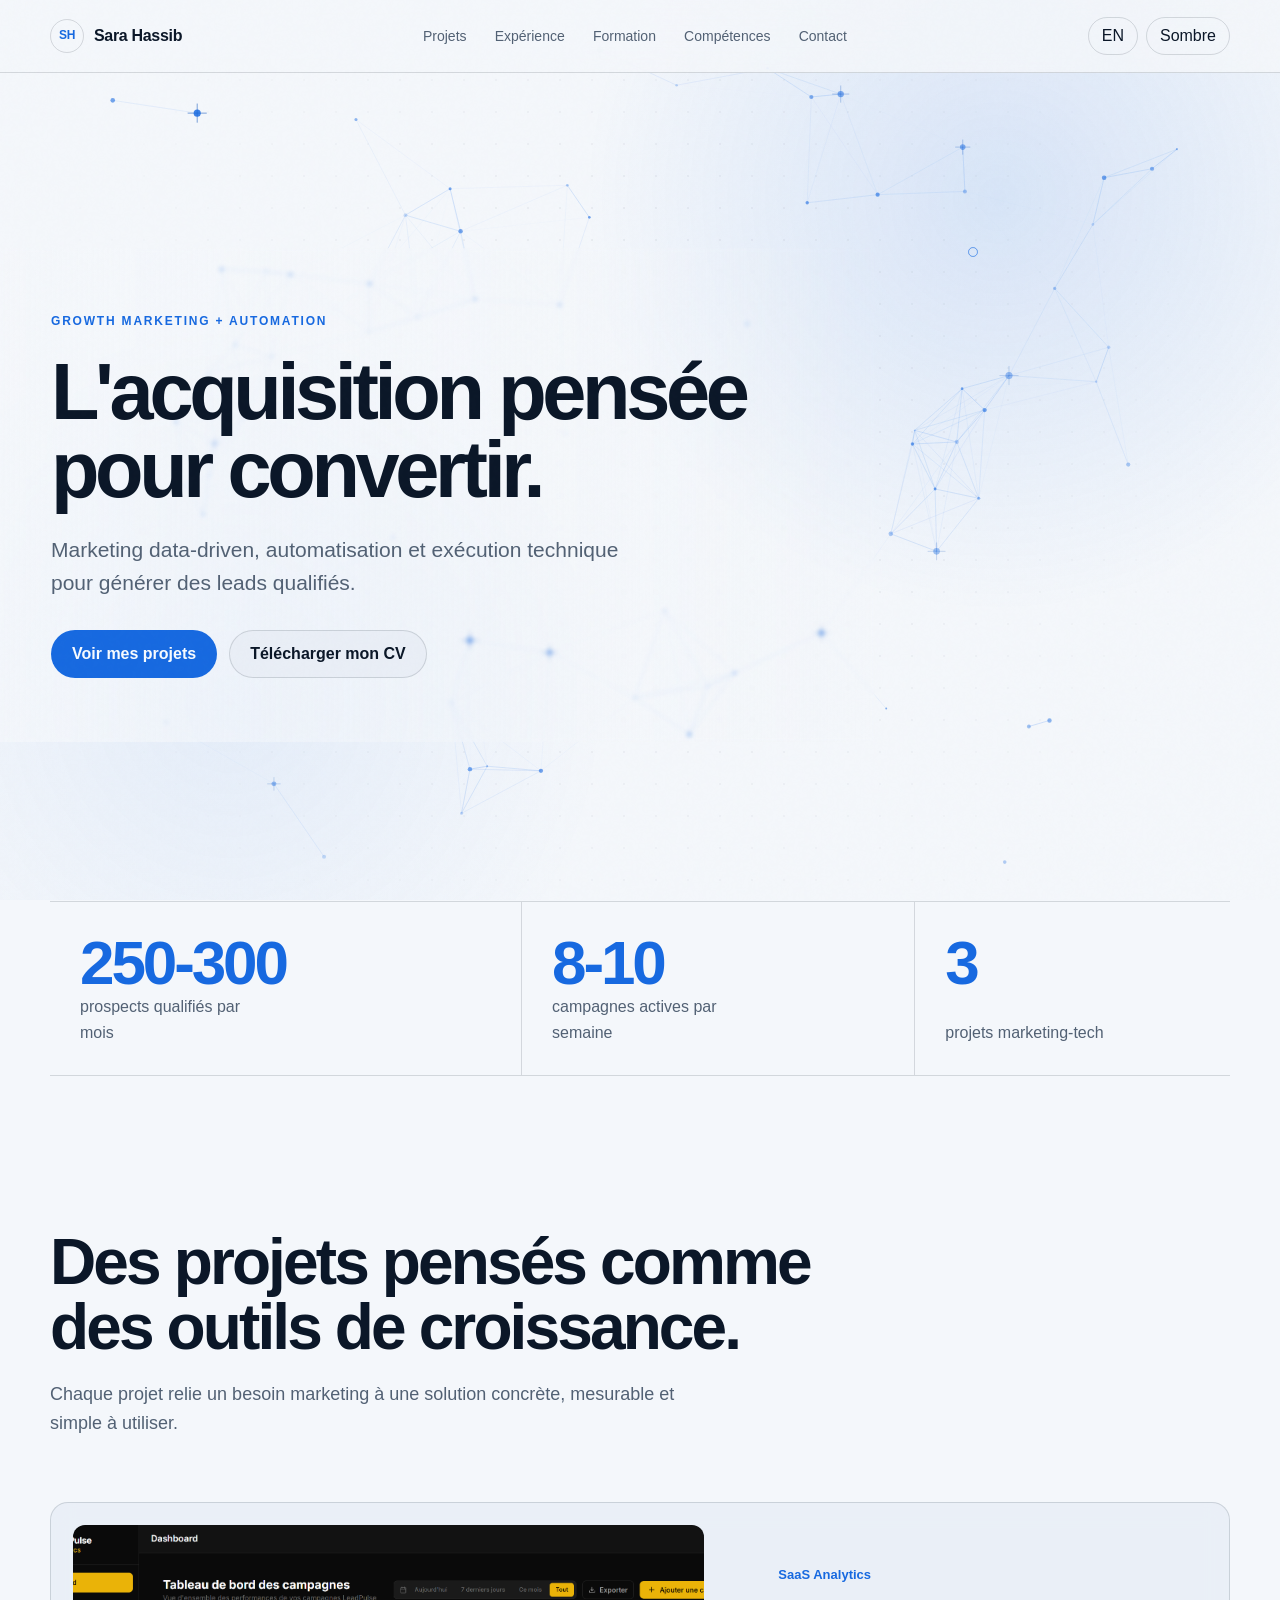
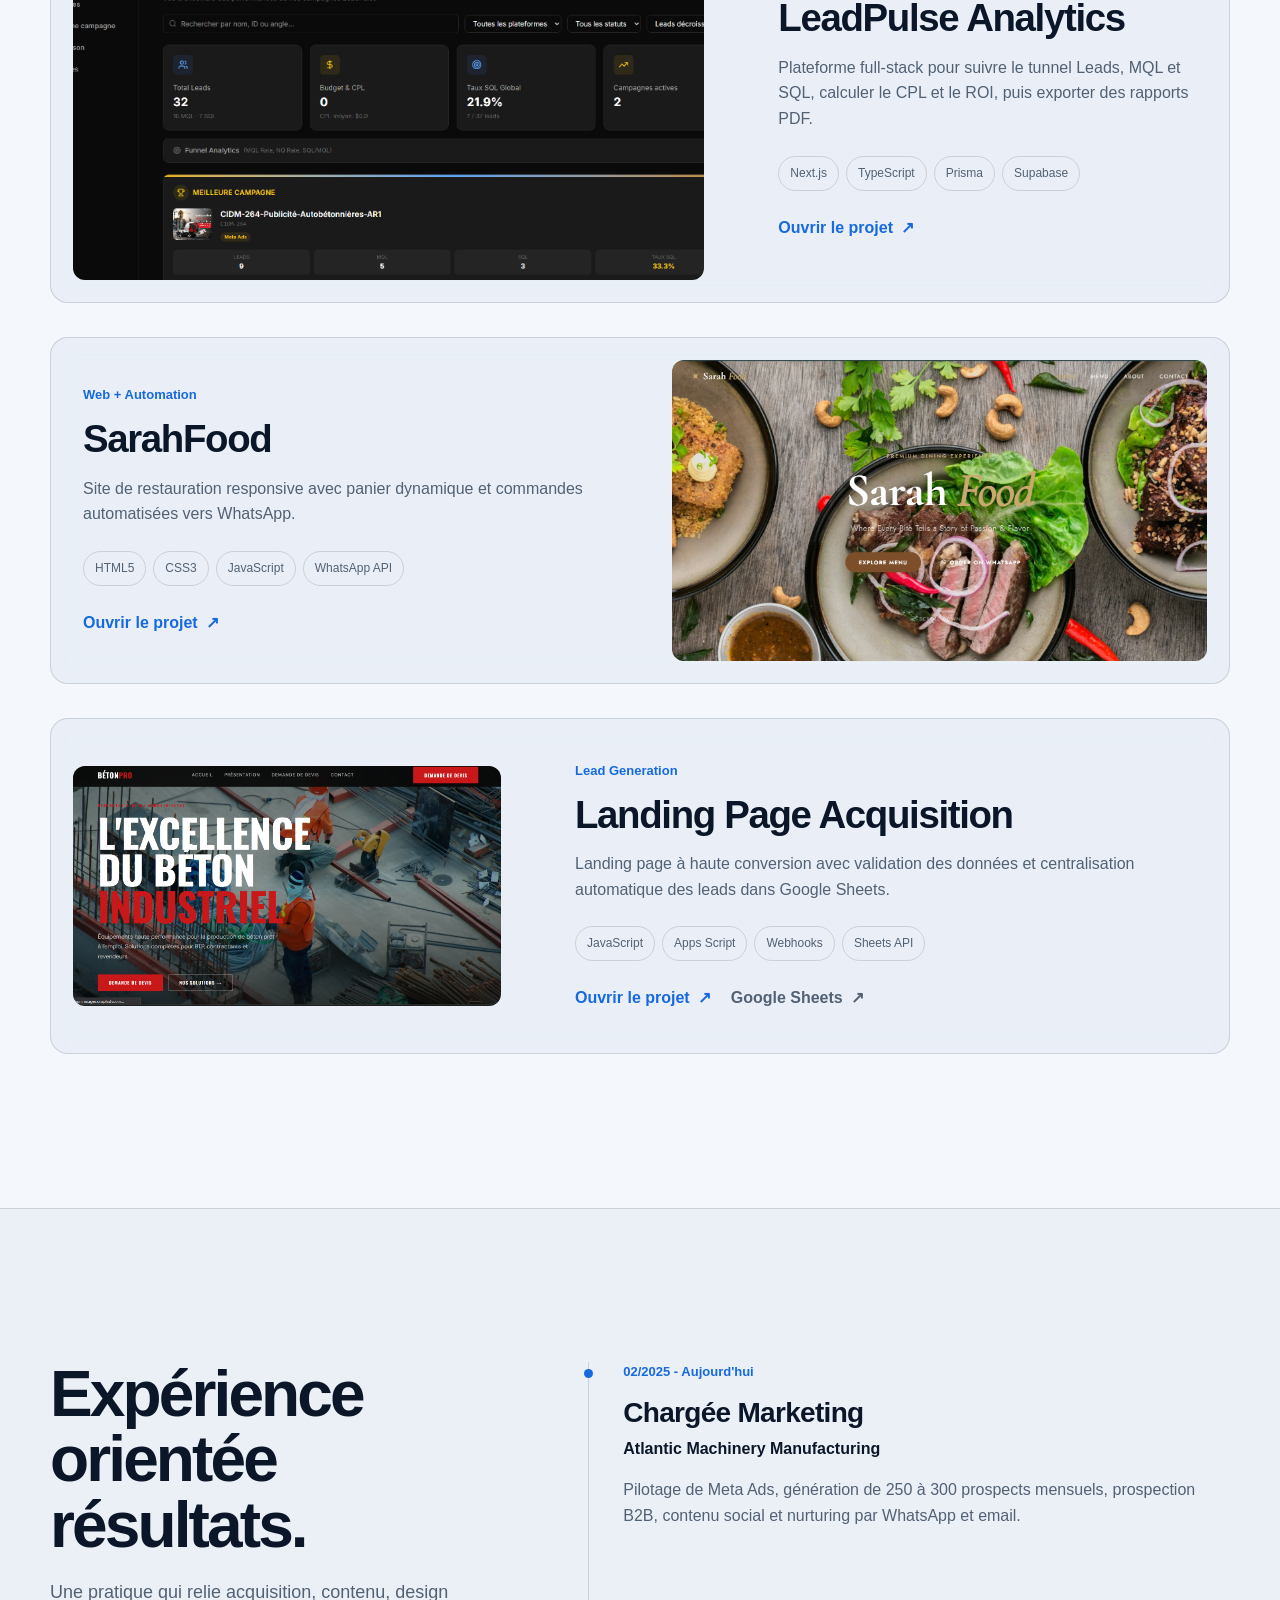
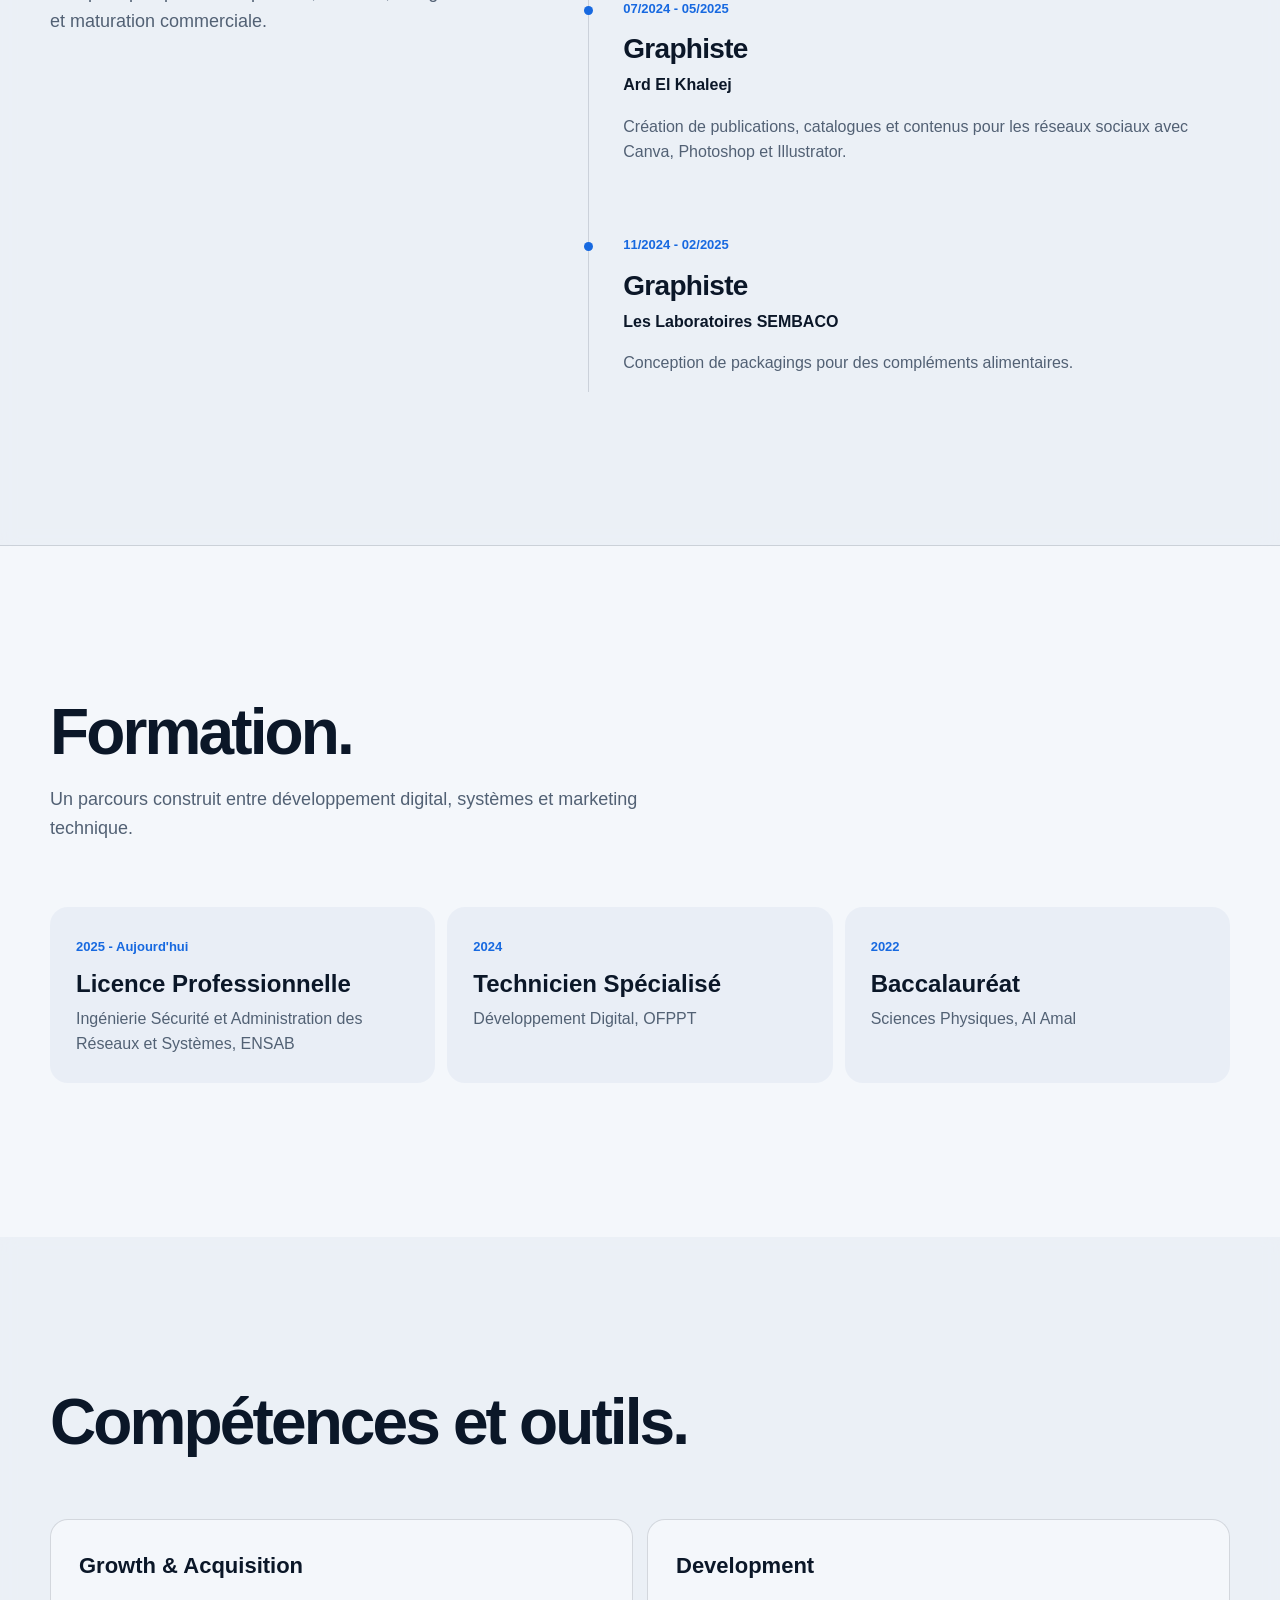
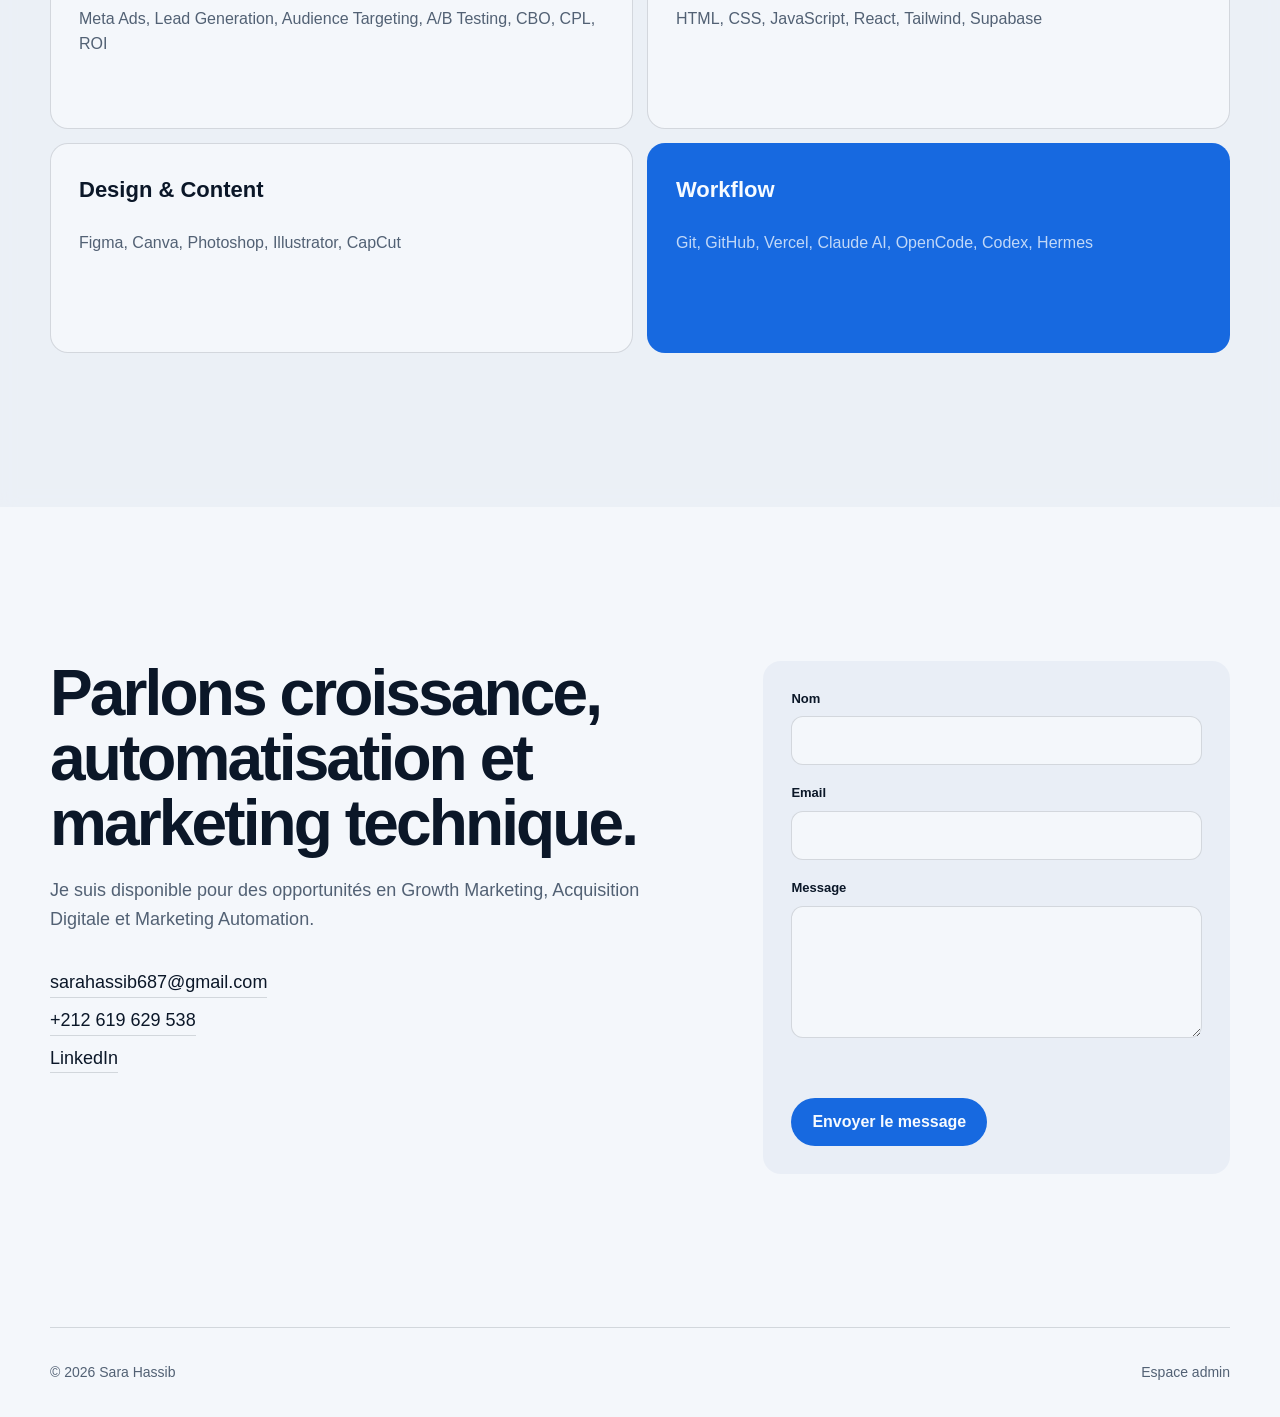
==== commit c2245edd: "Update education and skills sections" ====
--- a/index.html
+++ b/index.html
@@ -145,7 +145,7 @@
 
       <section class="section shell education-layout" id="education">
         <div class="section-heading reveal">
-          <h2 data-i18n="educationTitle">Formation et certifications.</h2>
+          <h2 data-i18n="educationTitle">Formation.</h2>
           <p data-i18n="educationIntro">Un parcours construit entre développement digital, systèmes et marketing technique.</p>
         </div>
         <div class="education-grid">
@@ -153,11 +153,6 @@
             <article><time>2025 - <span data-i18n="present">Aujourd'hui</span></time><h3>Licence Professionnelle</h3><p data-i18n="degree1">Ingénierie Sécurité et Administration des Réseaux et Systèmes, ENSAB</p></article>
             <article><time>2024</time><h3 data-i18n="degree2Title">Technicien Spécialisé</h3><p data-i18n="degree2">Développement Digital, OFPPT</p></article>
             <article><time>2022</time><h3>Baccalauréat</h3><p data-i18n="degree3">Sciences Physiques, Al Amal</p></article>
-          </div>
-          <div class="certifications-panel reveal" id="certifications-list">
-            <span class="panel-index">Certifications</span>
-            <h3 data-i18n="certEmptyTitle">Prochainement</h3>
-            <p data-i18n="certEmptyText">Les nouvelles certifications ajoutées depuis l'espace admin apparaîtront ici.</p>
           </div>
         </div>
       </section>
@@ -169,10 +164,9 @@
           </div>
           <div class="skills-grid" id="skills-grid">
             <article class="skill-group reveal"><h3>Growth & Acquisition</h3><p>Meta Ads, Lead Generation, Audience Targeting, A/B Testing, CBO, CPL, ROI</p></article>
-            <article class="skill-group skill-accent reveal"><h3>Automation & Analytics</h3><p>Google Sheets API, Apps Script, Webhooks, WhatsApp API, Conversion Tracking</p></article>
-            <article class="skill-group reveal"><h3>Development</h3><p>HTML, CSS, JavaScript, TypeScript, React, Next.js, Tailwind, Prisma, Supabase</p></article>
+            <article class="skill-group reveal"><h3>Development</h3><p>HTML, CSS, JavaScript, React, Tailwind, Supabase</p></article>
             <article class="skill-group reveal"><h3>Design & Content</h3><p>Figma, Canva, Photoshop, Illustrator, CapCut</p></article>
-            <article class="skill-group reveal"><h3>Workflow</h3><p>Git, GitHub, Vercel, Claude AI, OpenCode</p></article>
+            <article class="skill-group skill-accent reveal"><h3>Workflow</h3><p>Git, GitHub, Vercel, Claude AI, OpenCode, Codex, Hermes</p></article>
           </div>
         </div>
       </section>
--- a/styles.css
+++ b/styles.css
@@ -137,24 +137,15 @@
 .company { color: var(--text); font-weight: 650; }
 .timeline-item > p:last-child { max-width: 650px; color: var(--muted); }
 
-.education-grid { display: grid; grid-template-columns: 1.2fr .8fr; gap: 30px; }
-.education-list { display: grid; gap: 12px; }
+.education-grid { display: grid; grid-template-columns: 1fr; gap: 30px; }
+.education-list { display: grid; grid-template-columns: repeat(3, 1fr); gap: 12px; }
 .education-list article { padding: 26px; border-radius: var(--radius); background: var(--surface); }
 .education-list time { color: var(--accent); font-size: 13px; font-weight: 700; }
 .education-list h3 { margin: 7px 0 2px; font-size: 24px; }
 .education-list p { margin-bottom: 0; color: var(--muted); }
-.certifications-panel { min-height: 100%; display: flex; flex-direction: column; justify-content: end; padding: 34px; border-radius: var(--radius); background: var(--accent); color: var(--accent-contrast); }
-.panel-index { margin-bottom: auto; font-size: 13px; font-weight: 700; opacity: .72; }
-.certifications-panel h3 { margin: 80px 0 8px; font-size: 36px; }
-.certifications-panel p { margin-bottom: 0; opacity: .76; }
-.cert-list { display: grid; gap: 8px; margin-top: 18px; }
-.cert-item { display: flex; align-items: center; justify-content: space-between; gap: 14px; padding: 12px 0; border-top: 1px solid color-mix(in srgb, currentColor 25%, transparent); }
-.cert-item span { font-size: 13px; opacity: .72; }
-
 .skills-section { background: color-mix(in srgb, var(--surface) 80%, transparent); backdrop-filter: blur(8px); }
-.skills-grid { display: grid; grid-template-columns: 1.1fr .9fr 1fr; gap: 14px; }
+.skills-grid { display: grid; grid-template-columns: repeat(2, 1fr); gap: 14px; }
 .skill-group { min-height: 210px; padding: 28px; border: 1px solid var(--line); border-radius: var(--radius); background: var(--bg); }
-.skill-group:nth-child(4) { grid-column: 1 / 3; }
 .skill-group h3 { font-size: 22px; }
 .skill-group p { color: var(--muted); }
 .skill-accent { background: var(--accent); color: var(--accent-contrast); border-color: transparent; }
@@ -192,7 +183,6 @@
   .experience-grid, .contact-section { grid-template-columns: 1fr; }
   .experience-intro { position: static; }
   .skills-grid { grid-template-columns: 1fr 1fr; }
-  .skill-group:nth-child(4) { grid-column: auto; }
 }
 
 @media (max-width: 680px) {
@@ -214,7 +204,7 @@
   .project, .project-featured, .project-compact { grid-template-columns: 1fr; padding: 12px; }
   .project:nth-child(2) .project-media { order: -1; }
   .project-media { aspect-ratio: 16 / 10; }
-  .education-grid, .skills-grid { grid-template-columns: 1fr; }
+  .education-grid, .education-list, .skills-grid { grid-template-columns: 1fr; }
   .contact-form { padding: 20px; }
   .footer { min-height: 110px; align-items: flex-start; justify-content: center; flex-direction: column; gap: 8px; }
 }
